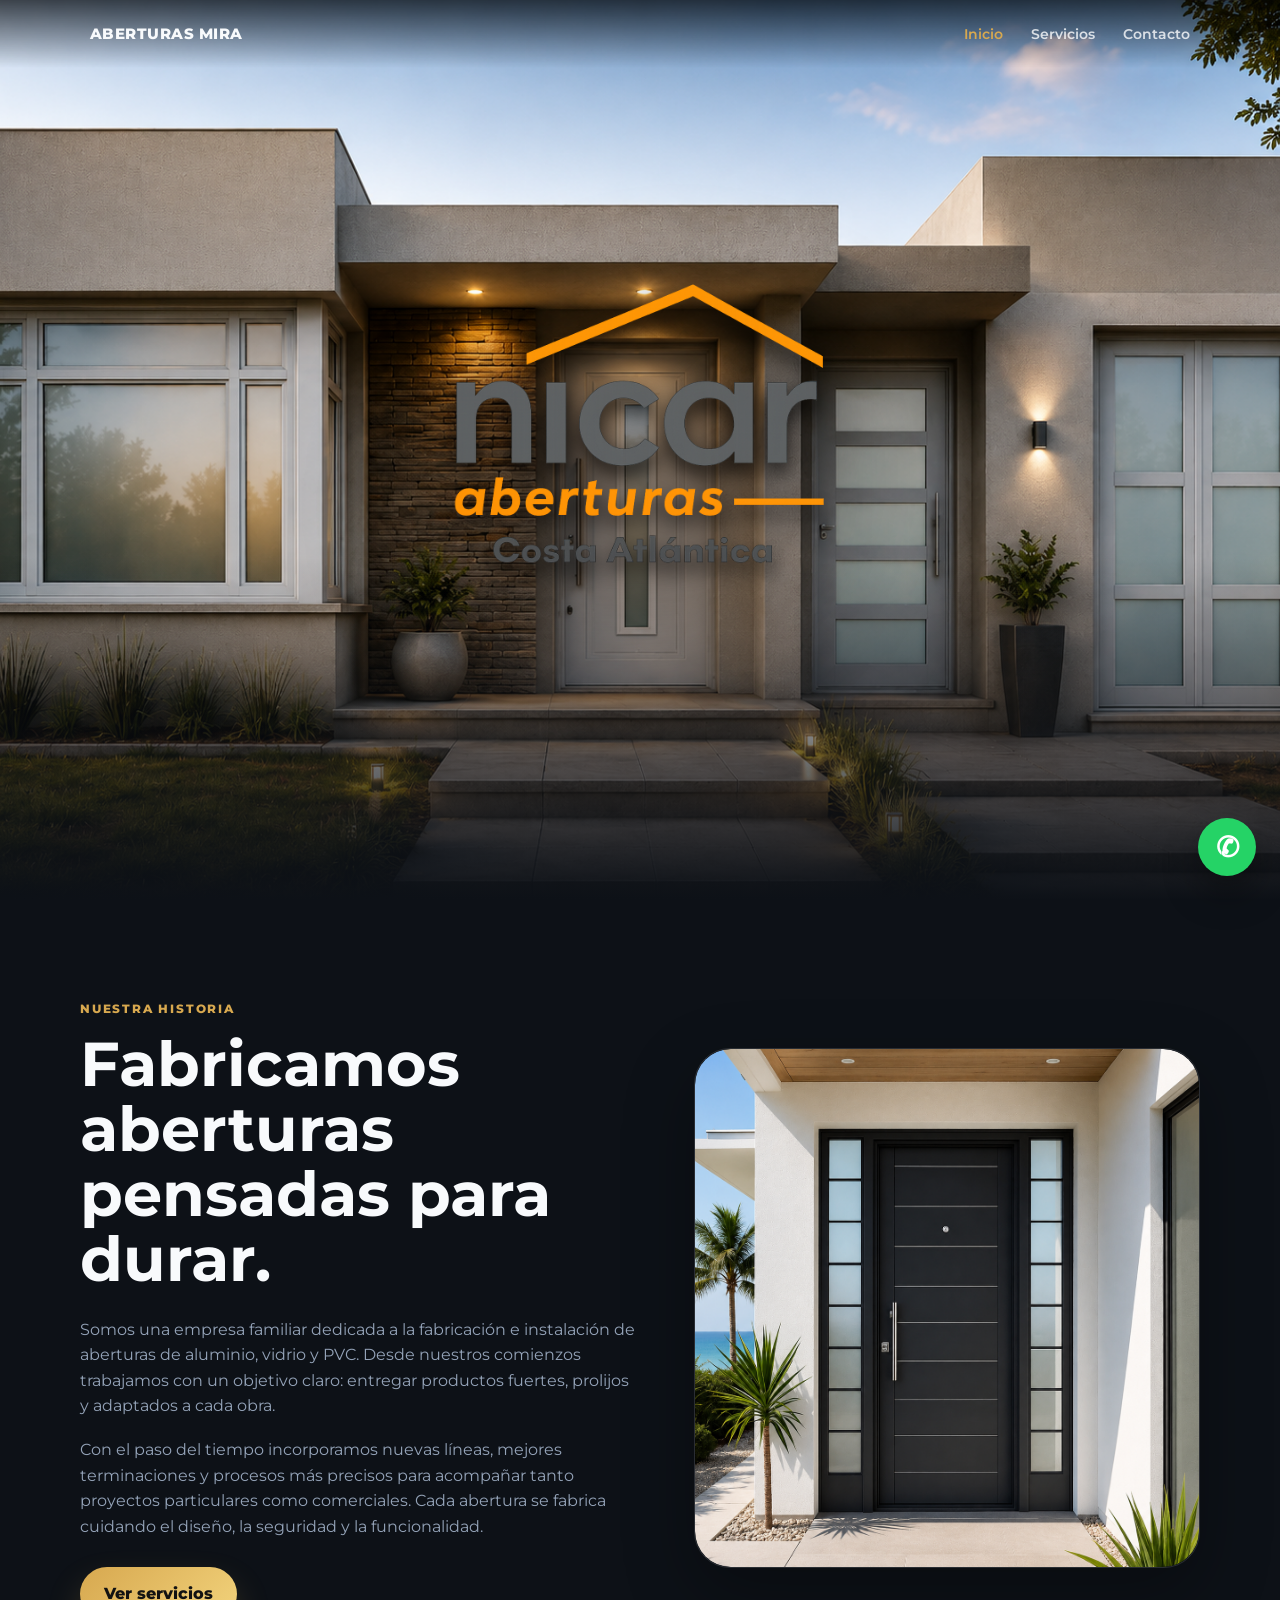
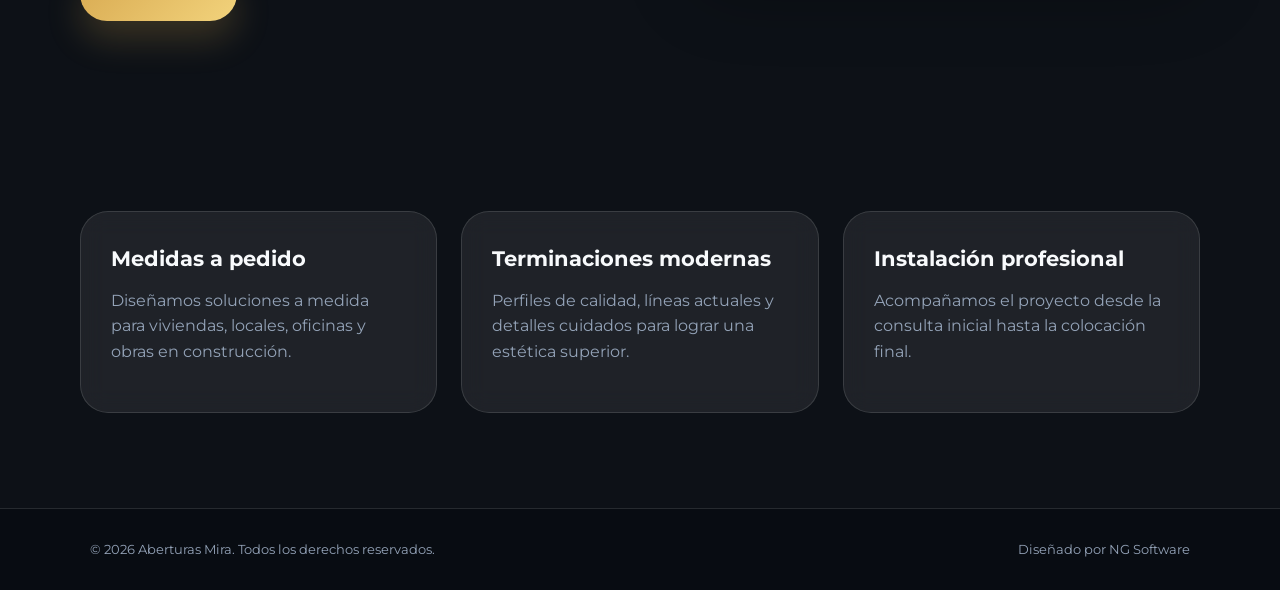
==== index.html @ 488d4577 "Add files via upload" ====
<!DOCTYPE html>
<html lang="es">
<head>
  <meta charset="UTF-8" />
  <meta name="viewport" content="width=device-width, initial-scale=1.0" />
  <title>Aberturas Mira | Inicio</title>
  <link rel="stylesheet" href="assets/css/style.css" />
  <link rel="preconnect" href="https://fonts.googleapis.com">
  <link rel="preconnect" href="https://fonts.gstatic.com" crossorigin>
  <link href="https://fonts.googleapis.com/css2?family=Montserrat:wght@400;500;600;700;800&display=swap" rel="stylesheet">
</head>
<body>
  <header class="site-header">
    <a href="index.html" class="brand">Aberturas Mira</a>
    <button class="menu-btn" id="menuBtn" aria-label="Abrir menú">☰</button>
    <nav class="main-nav" id="mainNav">
      <a href="index.html" class="active">Inicio</a>
      <a href="servicios.html">Servicios</a>
      <a href="contacto.html">Contacto</a>
    </nav>
  </header>

  <main>
    <section
      class="hero-home"
      style="background:url('assets/img/hero.png') center center/cover no-repeat;"
    >
      <div class="hero-overlay"></div>

      <div class="hero-logo-box">
        <img
          src="assets/img/logo.png"
          alt="Nicar Aberturas"
          class="hero-logo"
        >
      </div>
    </section>

    <section class="section history-section">
      <div class="container two-cols">
        <div>
          <span class="eyebrow">Nuestra historia</span>
          <h1>Fabricamos aberturas pensadas para durar.</h1>
          <p>
            Somos una empresa familiar dedicada a la fabricación e instalación de aberturas de aluminio, vidrio y PVC. Desde nuestros comienzos trabajamos con un objetivo claro: entregar productos fuertes, prolijos y adaptados a cada obra.
          </p>
          <p>
            Con el paso del tiempo incorporamos nuevas líneas, mejores terminaciones y procesos más precisos para acompañar tanto proyectos particulares como comerciales. Cada abertura se fabrica cuidando el diseño, la seguridad y la funcionalidad.
          </p>
          <a href="servicios.html" class="btn-primary">Ver servicios</a>
        </div>
<div class="image-card">
  <img
    src="assets/img/puerta.png"
    alt="Puerta de aluminio Nicar"
    class="history-image"
  >
</div>
      </div>
    </section>

    <section class="section values-section">
      <div class="container cards-grid">
        <article class="value-card">
          <h3>Medidas a pedido</h3>
          <p>Diseñamos soluciones a medida para viviendas, locales, oficinas y obras en construcción.</p>
        </article>
        <article class="value-card">
          <h3>Terminaciones modernas</h3>
          <p>Perfiles de calidad, líneas actuales y detalles cuidados para lograr una estética superior.</p>
        </article>
        <article class="value-card">
          <h3>Instalación profesional</h3>
          <p>Acompañamos el proyecto desde la consulta inicial hasta la colocación final.</p>
        </article>
      </div>
    </section>
  </main>

  <a class="whatsapp-float" href="https://wa.me/549XXXXXXXXXX" target="_blank" aria-label="WhatsApp">✆</a>

  <footer class="footer">
    <p>© 2026 Aberturas Mira. Todos los derechos reservados.</p>
    <p>Diseñado por NG Software</p>
  </footer>

  <script src="assets/js/main.js"></script>
</body>
</html>
---- assets/css/style.css ----
:root {
  --bg: #0d1117;
  --bg-soft: #111827;
  --text: #f8fafc;
  --muted: #94a3b8;
  --accent: #d7a84f;
  --accent-dark: #a87922;
  --card: rgba(255,255,255,.075);
  --border: rgba(255,255,255,.12);
  --white: #ffffff;
  --dark: #070b10;
}

* { box-sizing: border-box; margin: 0; padding: 0; }
html { scroll-behavior: smooth; }
body {
  font-family: 'Montserrat', sans-serif;
  background: var(--bg);
  color: var(--text);
  line-height: 1.6;
}
a { color: inherit; text-decoration: none; }

.site-header {
  position: fixed;
  top: 0;
  left: 0;
  width: 100%;
  z-index: 50;
  display: flex;
  justify-content: space-between;
  align-items: center;
  padding: 22px 7%;
  background: linear-gradient(to bottom, rgba(0,0,0,.68), rgba(0,0,0,0));
  transition: .3s ease;
}
.solid-header,
.site-header.scrolled {
  background: rgba(7,11,16,.9);
  backdrop-filter: blur(16px);
  border-bottom: 1px solid var(--border);
}
.brand {
  font-weight: 800;
  letter-spacing: .5px;
  text-transform: uppercase;
  font-size: 15px;
}
.main-nav {
  display: flex;
  gap: 28px;
  align-items: center;
}
.main-nav a {
  font-size: 14px;
  font-weight: 600;
  color: rgba(255,255,255,.78);
  transition: .25s;
}
.main-nav a:hover,
.main-nav a.active { color: var(--accent); }
.menu-btn {
  display: none;
  border: 0;
  background: var(--accent);
  color: #111;
  width: 42px;
  height: 42px;
  border-radius: 12px;
  font-size: 22px;
  font-weight: 800;
}

.hero-home {
  min-height: 100vh;
  position: relative;
  display: grid;
  place-items: center;
  overflow: hidden;

  background:
    linear-gradient(120deg, rgba(7,11,16,.65), rgba(7,11,16,.25)),
    url('../img/hero.png') center center/cover no-repeat;
}
.hero-home::after {
  content: '';
  position: absolute;
  inset: 0;
  background: linear-gradient(to top, var(--bg) 0%, transparent 38%);
}
.hero-logo-box{
    position:absolute;
    top:50%;
    left:50%;
    transform:translate(-50%, -50%);
    z-index:10;

    display:flex;
    justify-content:center;
    align-items:center;

    width:auto;
    height:auto;

    background:none;
    border:none;
    backdrop-filter:none;
    box-shadow:none;
}
.hero-logo{
    width:min(650px,75vw);
    height:auto;

    filter:
      drop-shadow(0 10px 10px rgba(0,0,0,.75))
      drop-shadow(0 25px 35px rgba(0,0,0,.55))
      drop-shadow(0 50px 80px rgba(0,0,0,.45));
}
.logo-mark {
  width: 118px;
  height: 118px;
  border-radius: 32px;
  background: linear-gradient(135deg, var(--accent), #f6df96);
  color: #151515;
  display: grid;
  place-items: center;
  font-size: 42px;
  font-weight: 900;
  margin-bottom: 18px;
}
.hero-logo-box span {
  font-size: 18px;
  font-weight: 800;
  text-transform: uppercase;
  letter-spacing: 1px;
}

.container { width: min(1120px, 90%); margin: auto; }
.section { padding: 95px 0; }
.two-cols {
  display: grid;
  grid-template-columns: 1.05fr .95fr;
  gap: 55px;
  align-items: center;
}
.eyebrow {
  display: inline-block;
  color: var(--accent);
  font-weight: 800;
  text-transform: uppercase;
  letter-spacing: 1.8px;
  font-size: 12px;
  margin-bottom: 14px;
}
h1 {
  font-size: clamp(34px, 5vw, 62px);
  line-height: 1.05;
  margin-bottom: 24px;
}
h2 { font-size: 32px; margin-bottom: 16px; }
p { color: var(--muted); margin-bottom: 18px; }
.btn-primary {
  display: inline-flex;
  justify-content: center;
  align-items: center;
  margin-top: 10px;
  padding: 14px 24px;
  border-radius: 999px;
  border: 0;
  background: linear-gradient(135deg, var(--accent), #f2d37c);
  color: #121212;
  font-weight: 800;
  cursor: pointer;
  box-shadow: 0 18px 35px rgba(215,168,79,.22);
}
.full { width: 100%; }
.image-card {
  min-height: 420px;
  border-radius: 36px;
  background: linear-gradient(145deg, rgba(255,255,255,.11), rgba(255,255,255,.03));
  border: 1px solid var(--border);
  display: grid;
  place-items: center;
  box-shadow: 0 25px 70px rgba(0,0,0,.3);
}
.fake-window {
  width: 75%;
  height: 270px;
  border: 12px solid var(--accent);
  border-radius: 8px;
  display: grid;
  grid-template-columns: 1fr 1fr;
  grid-template-rows: 1fr 1fr;
  gap: 8px;
  padding: 8px;
}
.fake-window span { background: rgba(255,255,255,.1); border: 1px solid rgba(255,255,255,.16); }
.cards-grid,
.services-grid {
  display: grid;
  grid-template-columns: repeat(3, 1fr);
  gap: 24px;
}
.value-card,
.service-card,
.contact-info,
.contact-form {
  background: var(--card);
  border: 1px solid var(--border);
  border-radius: 28px;
  padding: 30px;
  backdrop-filter: blur(12px);
}
.value-card h3,
.service-card h3 { margin-bottom: 12px; font-size: 21px; }
.icon {
  width: 58px;
  height: 58px;
  border-radius: 18px;
  display: grid;
  place-items: center;
  background: rgba(215,168,79,.15);
  color: var(--accent);
  font-size: 28px;
  margin-bottom: 20px;
}
.page-main { padding-top: 95px; }
.page-title {
  text-align: center;
  width: min(850px, 90%);
  margin: 0 auto;
  padding: 72px 0 35px;
}
.page-title h1 {
  background: linear-gradient(135deg, #fff, var(--accent));
  -webkit-background-clip: text;
  color: transparent;
}
.contact-layout {
  display: grid;
  grid-template-columns: .9fr 1.1fr;
  gap: 28px;
}
.info-item {
  padding: 16px 0;
  color: var(--muted);
  border-bottom: 1px solid var(--border);
}
.contact-form {
  display: grid;
  gap: 16px;
}
.contact-form label {
  display: grid;
  gap: 8px;
  color: rgba(255,255,255,.84);
  font-weight: 700;
  font-size: 14px;
}
input, select, textarea {
  width: 100%;
  border: 1px solid var(--border);
  background: rgba(255,255,255,.08);
  border-radius: 16px;
  padding: 14px 16px;
  color: var(--text);
  outline: none;
  font-family: inherit;
}
select option { color: #111; }
input:focus, select:focus, textarea:focus { border-color: var(--accent); }
.whatsapp-float {
  position: fixed;
  right: 24px;
  bottom: 24px;
  width: 58px;
  height: 58px;
  border-radius: 50%;
  background: #25d366;
  color: #fff;
  display: grid;
  place-items: center;
  font-size: 28px;
  font-weight: 900;
  z-index: 60;
  box-shadow: 0 18px 35px rgba(0,0,0,.35);
}
.footer {
  padding: 30px 7%;
  display: flex;
  justify-content: space-between;
  gap: 16px;
  border-top: 1px solid var(--border);
  background: #080c12;
}
.footer p { margin: 0; font-size: 13px; }

.history-image{
    width:100%;
    height:100%;
    object-fit:cover;
    border-radius:36px;
    display:block;
}

.image-card{
    min-height:520px;
    overflow:hidden;
    padding:0;
    background:none;
}

@media (max-width: 900px) {
  .site-header { padding: 18px 5%; }
  .brand { font-size: 13px; }
  .menu-btn { display: block; }
  .main-nav {
    position: fixed;
    top: 78px;
    left: 5%;
    right: 5%;
    display: none;
    flex-direction: column;
    gap: 0;
    padding: 14px;
    border-radius: 22px;
    background: rgba(7,11,16,.96);
    border: 1px solid var(--border);
    box-shadow: 0 22px 50px rgba(0,0,0,.35);
  }
  .main-nav.show { display: flex; }
  .main-nav a { width: 100%; padding: 14px; text-align: center; }
  .hero-home { min-height: 82vh; }
  .hero-logo-box { width: min(290px, 82vw); }
  .logo-mark { width: 95px; height: 95px; font-size: 34px; }
  .hero-logo-box span { font-size: 15px; }
  .section { padding: 65px 0; }
  .two-cols,
  .contact-layout { grid-template-columns: 1fr; }
  .cards-grid,
  .services-grid { grid-template-columns: 1fr; }
  .image-card { min-height: 310px; }
  .fake-window { height: 210px; }
  .page-title { padding-top: 50px; }
  .footer { flex-direction: column; text-align: center; }
}
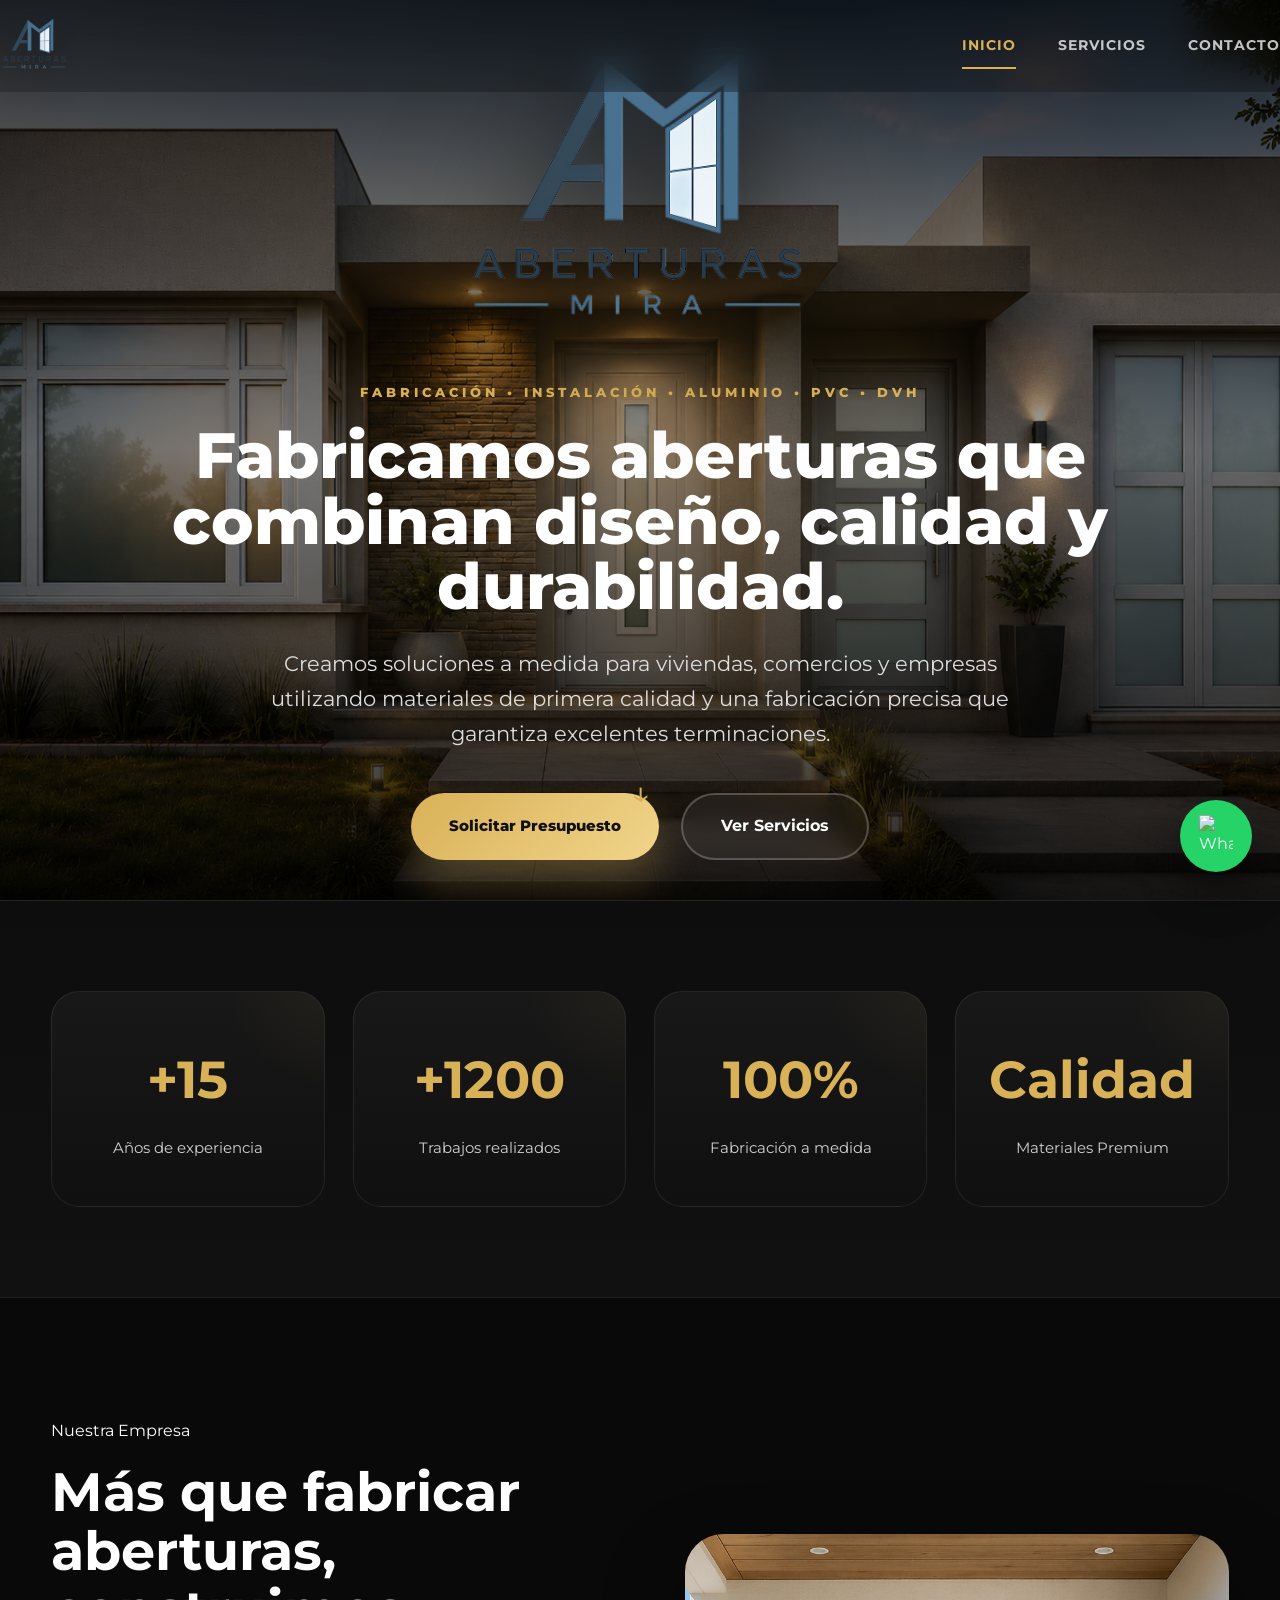
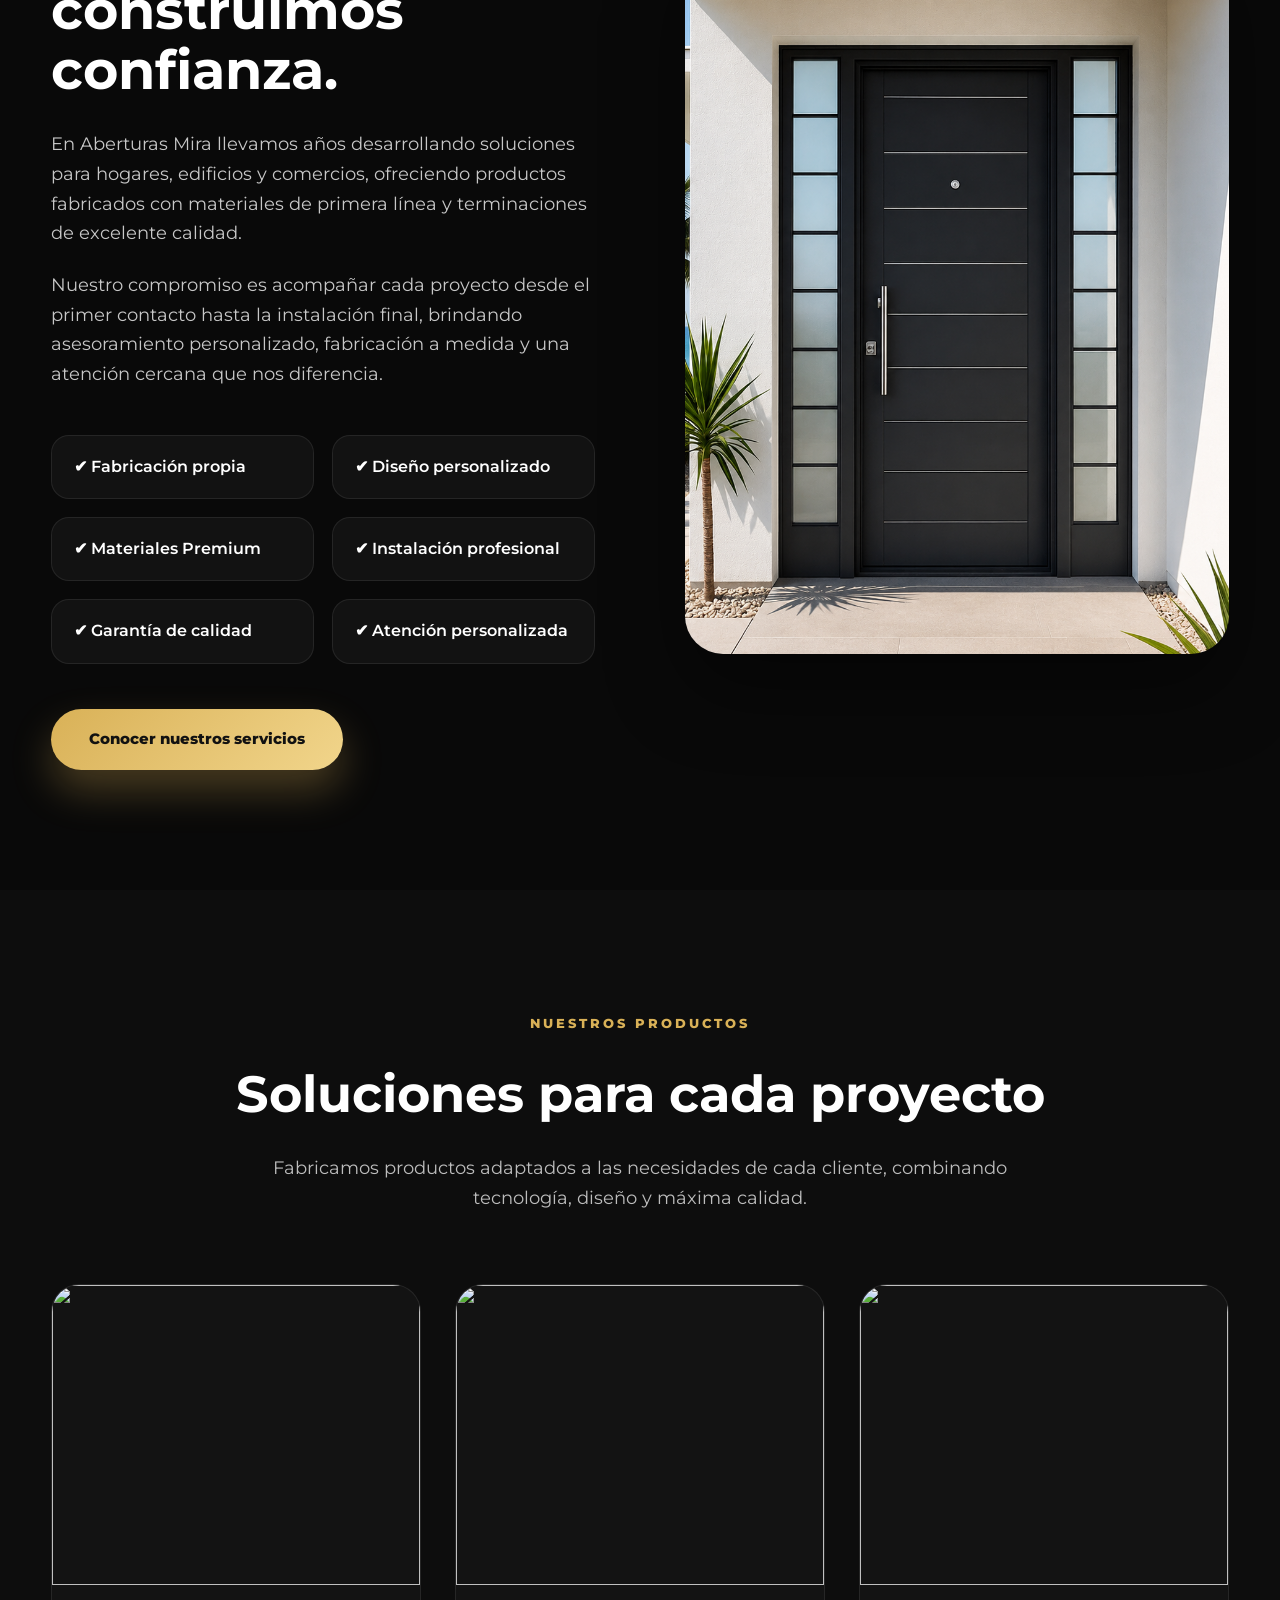
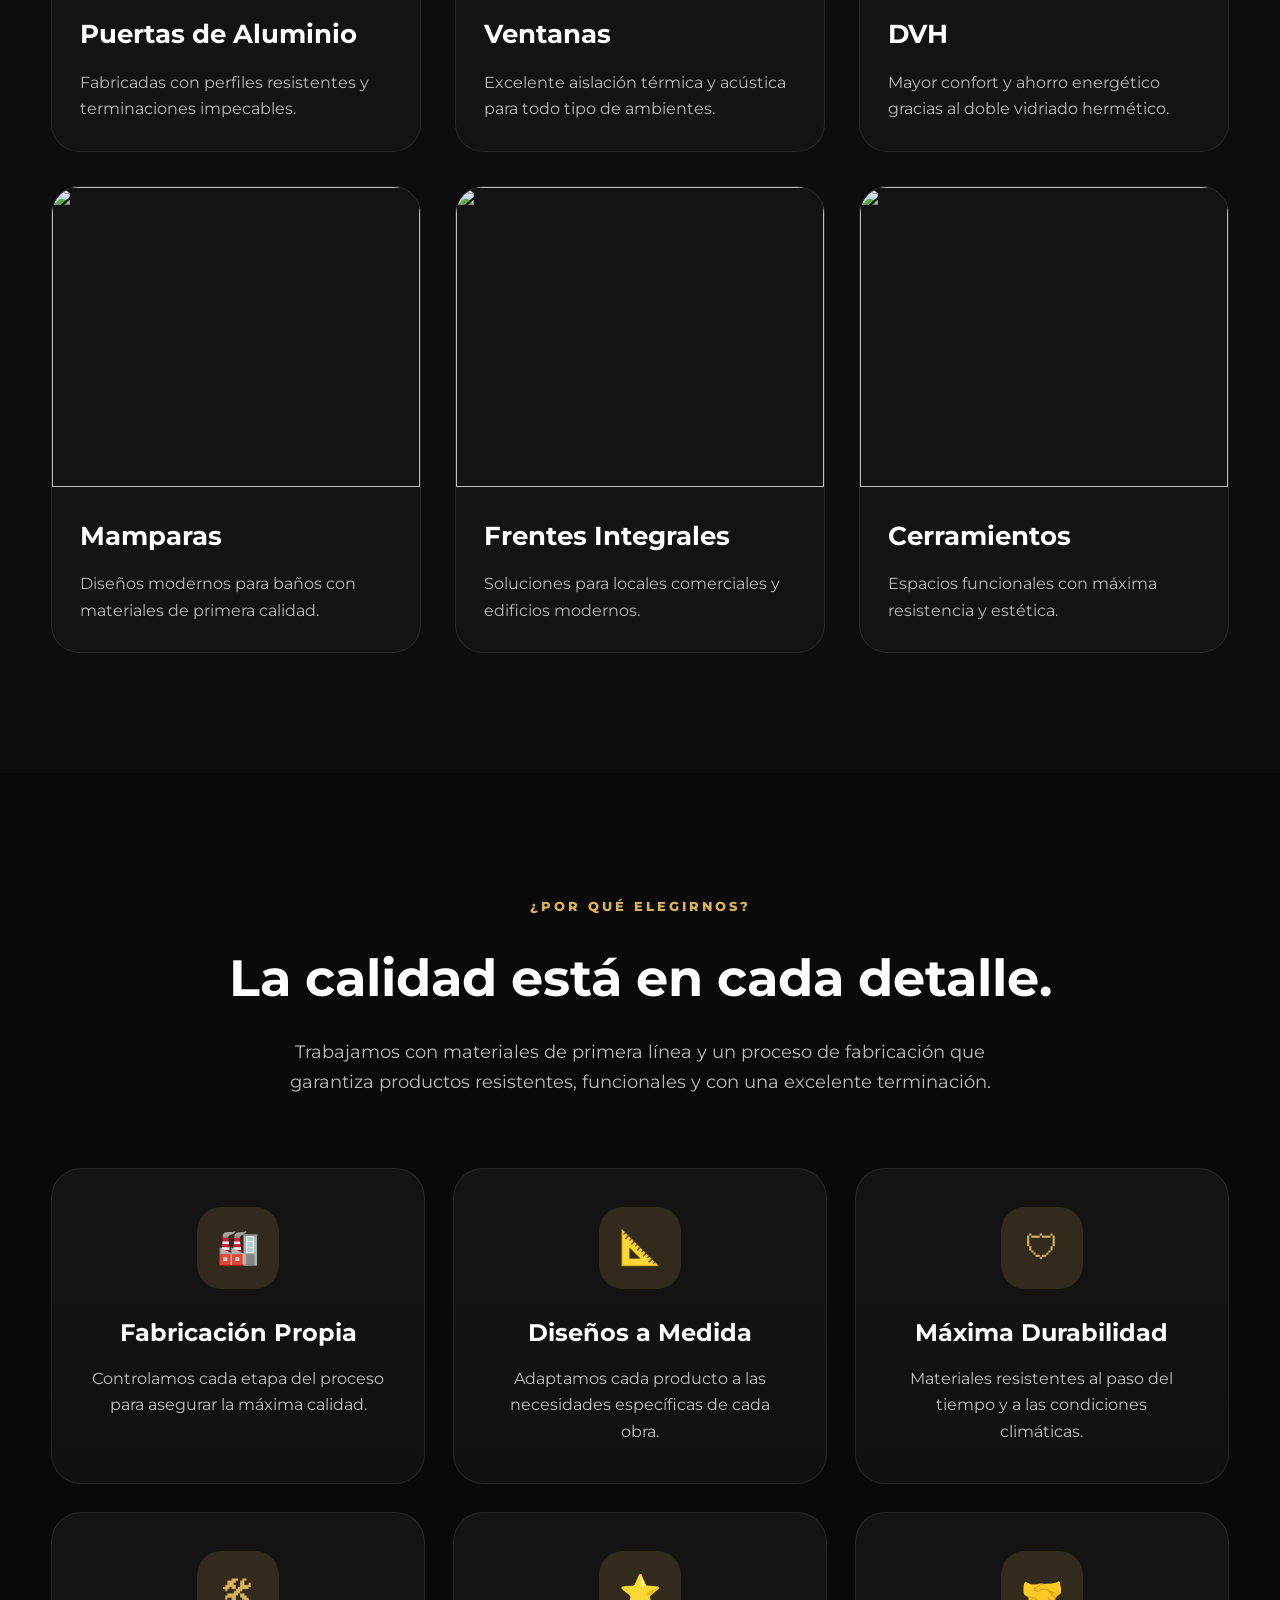
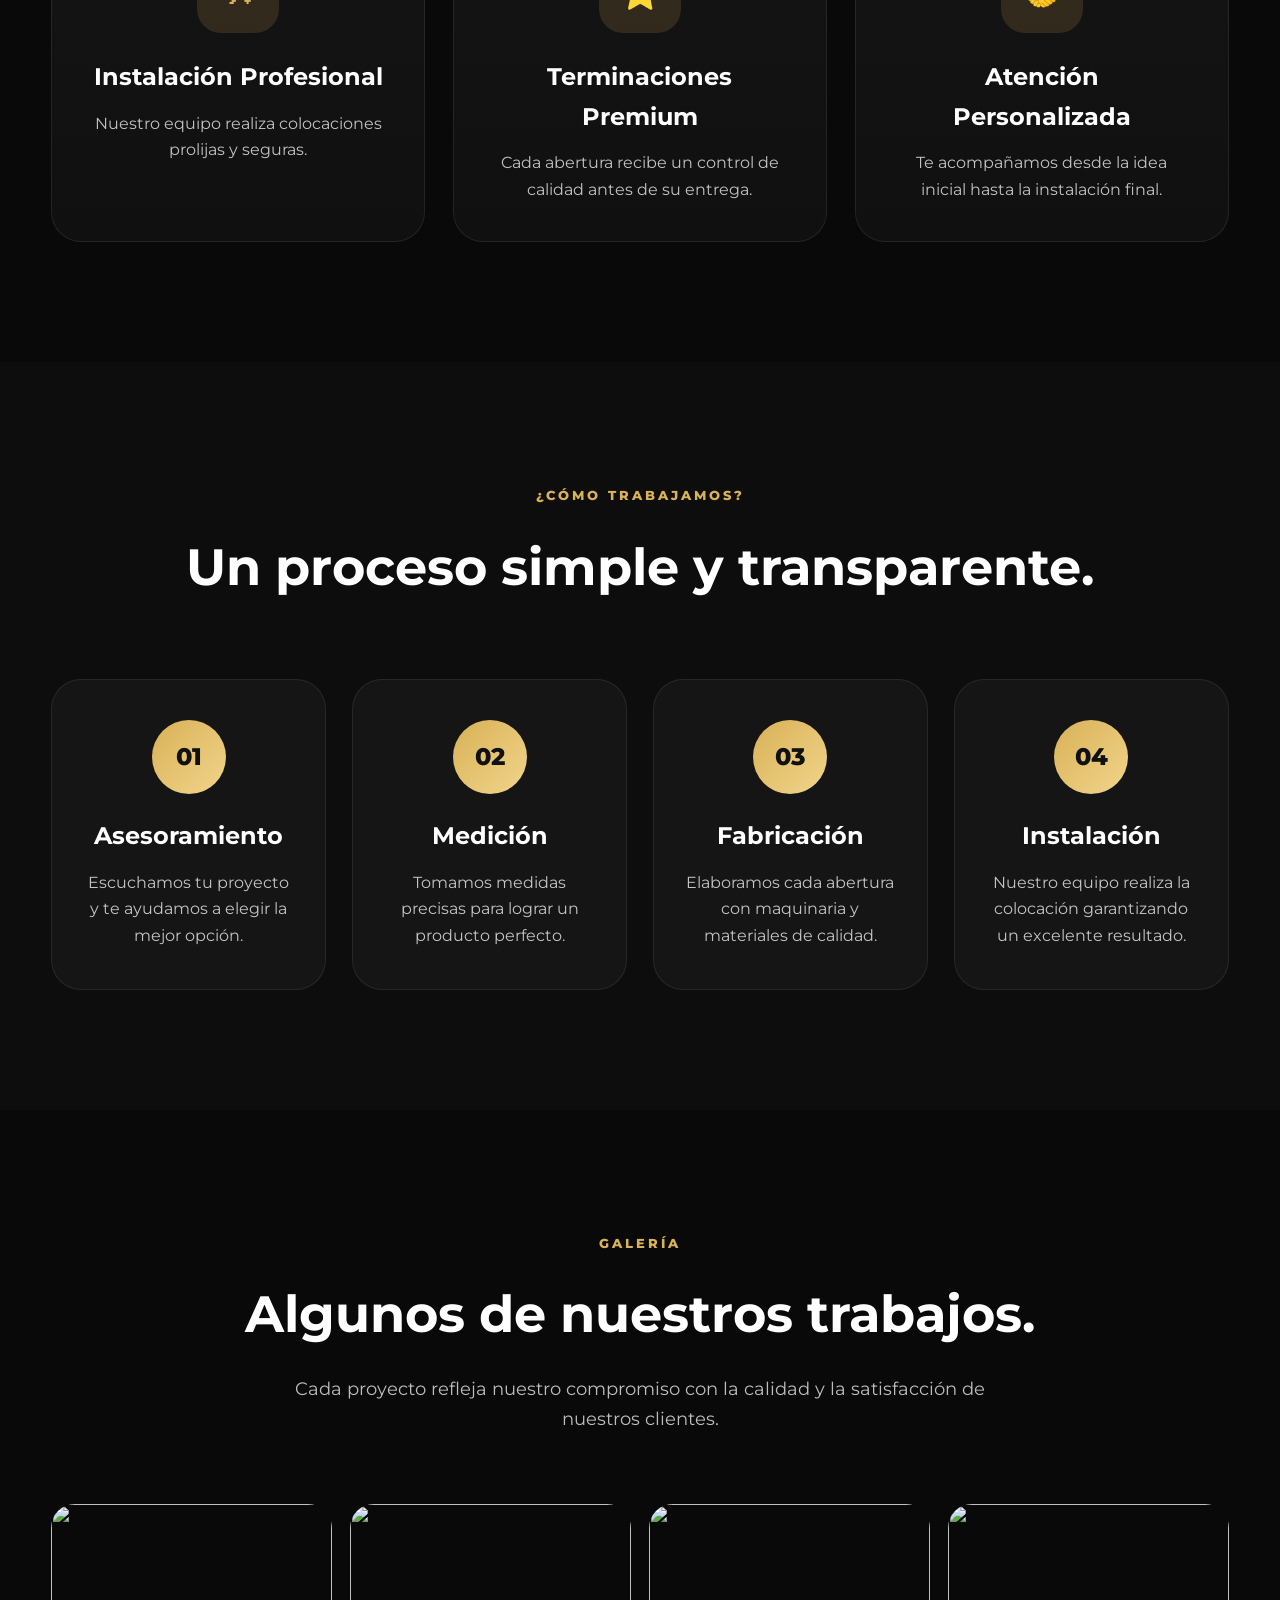
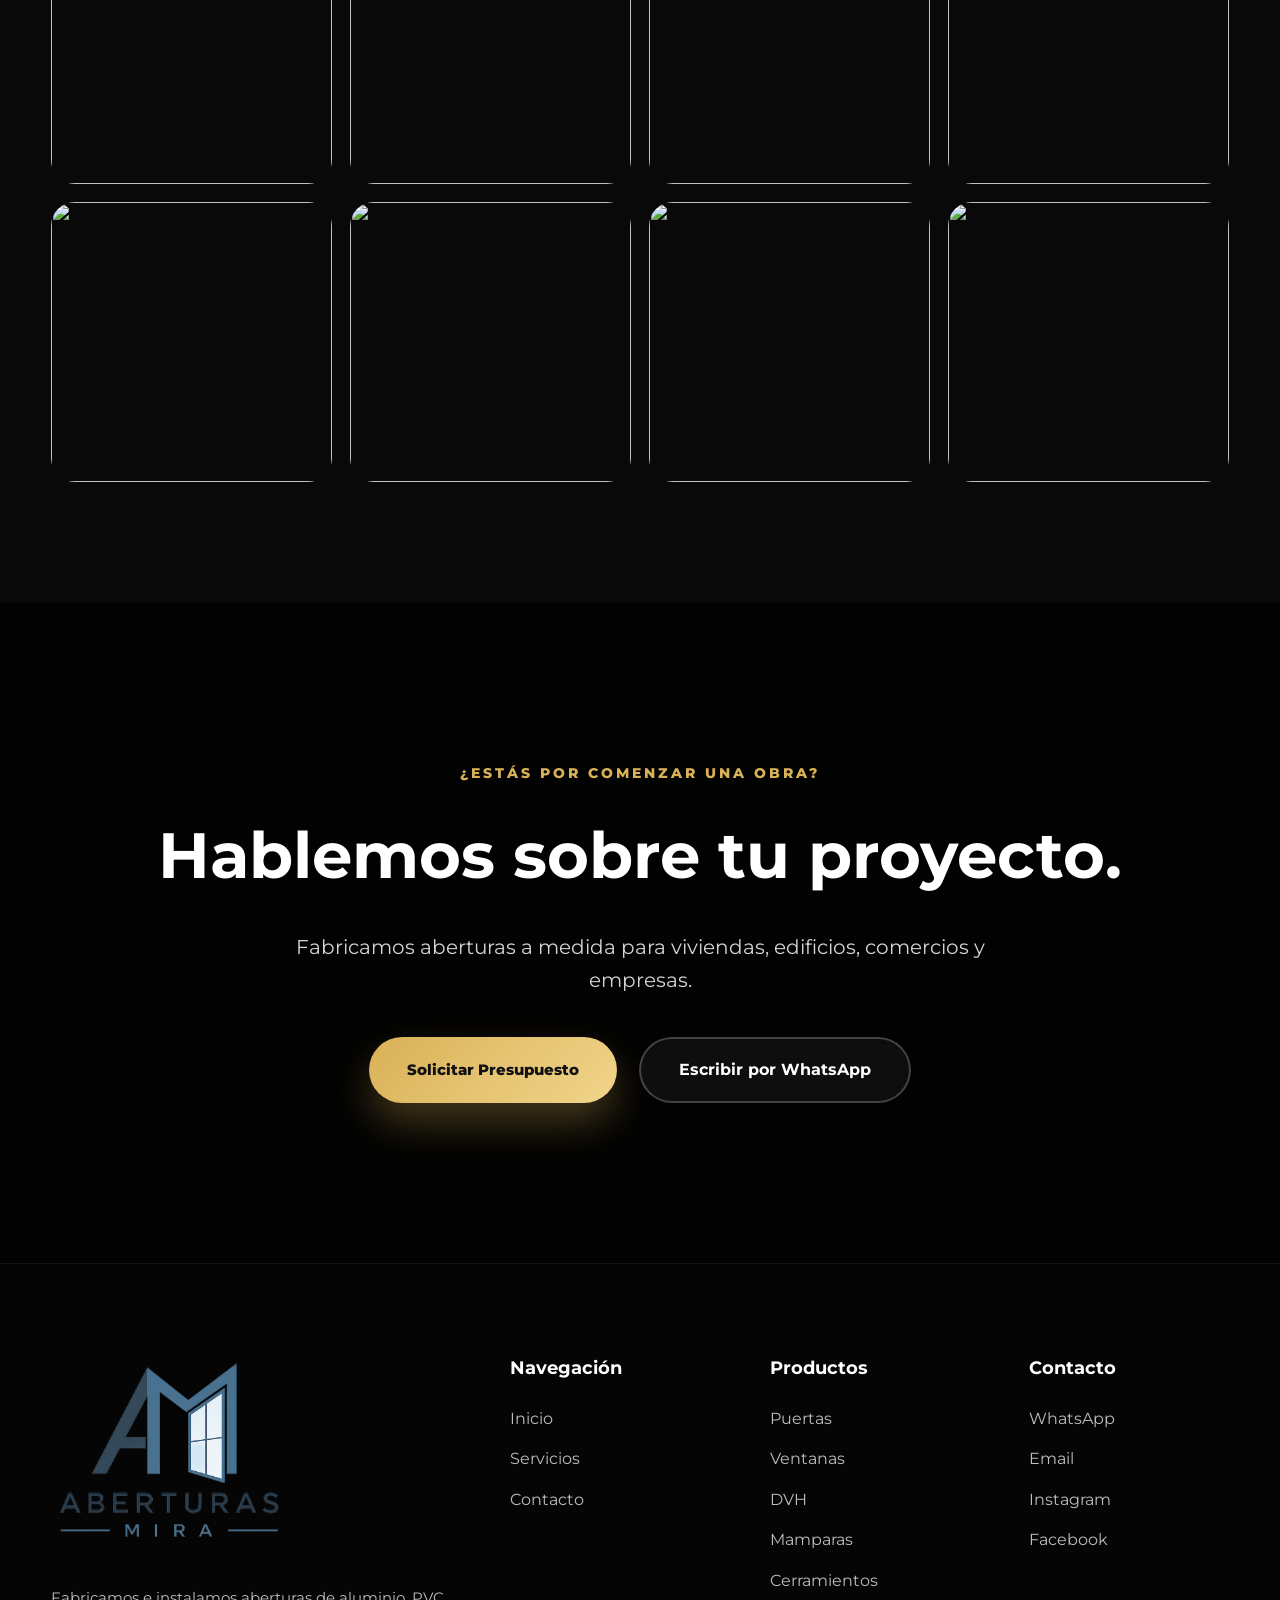
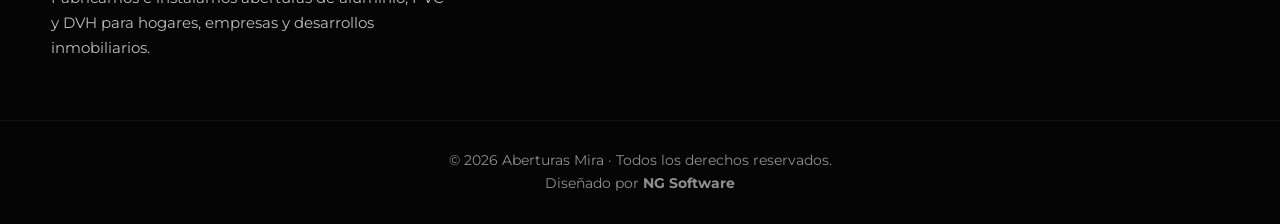
==== commit 026f80ea: "Update index.html" ====
--- a/index.html
+++ b/index.html
@@ -1,89 +1,787 @@
 <!DOCTYPE html>
 <html lang="es">
+
 <head>
-  <meta charset="UTF-8" />
-  <meta name="viewport" content="width=device-width, initial-scale=1.0" />
-  <title>Aberturas Mira | Inicio</title>
-  <link rel="stylesheet" href="assets/css/style.css" />
+  <meta charset="UTF-8">
+  <meta name="viewport" content="width=device-width, initial-scale=1.0">
+  <title>Aberturas Mira | Fabricación e Instalación de Aberturas</title>
+
   <link rel="preconnect" href="https://fonts.googleapis.com">
   <link rel="preconnect" href="https://fonts.gstatic.com" crossorigin>
-  <link href="https://fonts.googleapis.com/css2?family=Montserrat:wght@400;500;600;700;800&display=swap" rel="stylesheet">
+
+  <link href="https://fonts.googleapis.com/css2?family=Montserrat:wght@300;400;500;600;700;800&display=swap"
+    rel="stylesheet">
+
+  <link rel="stylesheet" href="assets/css/style.css">
 </head>
+
 <body>
-  <header class="site-header">
-    <a href="index.html" class="brand">Aberturas Mira</a>
-    <button class="menu-btn" id="menuBtn" aria-label="Abrir menú">☰</button>
-    <nav class="main-nav" id="mainNav">
-      <a href="index.html" class="active">Inicio</a>
-      <a href="servicios.html">Servicios</a>
-      <a href="contacto.html">Contacto</a>
-    </nav>
-  </header>
-
-  <main>
-    <section
-      class="hero-home"
-      style="background:url('assets/img/hero.png') center center/cover no-repeat;"
-    >
-      <div class="hero-overlay"></div>
-
-      <div class="hero-logo-box">
-        <img
-          src="assets/img/logo.png"
-          alt="Nicar Aberturas"
-          class="hero-logo"
-        >
-      </div>
-    </section>
-
-    <section class="section history-section">
-      <div class="container two-cols">
+
+<header class="site-header" id="header">
+
+    <div class="container header-container">
+
+        <a href="index.html" class="brand">
+            <img src="assets/img/logo.png" alt="Aberturas Mira">
+        </a>
+
+        <button class="menu-btn" id="menuBtn">
+            ☰
+        </button>
+
+        <nav class="main-nav" id="mainNav">
+
+            <a class="active" href="index.html">Inicio</a>
+
+            <a href="servicios.html">Servicios</a>
+
+            <a href="contacto.html">Contacto</a>
+
+        </nav>
+
+    </div>
+
+</header>
+
+
+
+
+
+<section class="hero-home">
+
+<div class="hero-bg"></div>
+
+<div class="hero-overlay"></div>
+
+<div class="hero-content container">
+
+<div class="hero-logo">
+
+<img src="assets/img/logo.png" alt="Aberturas Mira">
+
+</div>
+
+<span class="hero-tag">
+
+FABRICACIÓN • INSTALACIÓN • ALUMINIO • PVC • DVH
+
+</span>
+
+<h1>
+
+Fabricamos aberturas que combinan diseño, calidad y durabilidad.
+
+</h1>
+
+<p>
+
+Creamos soluciones a medida para viviendas, comercios y empresas utilizando materiales de primera calidad y una fabricación precisa que garantiza excelentes terminaciones.
+
+</p>
+
+<div class="hero-buttons">
+
+<a href="contacto.html" class="btn-primary">
+
+Solicitar Presupuesto
+
+</a>
+
+<a href="servicios.html" class="btn-secondary">
+
+Ver Servicios
+
+</a>
+
+</div>
+
+<div class="hero-scroll">
+
+↓
+
+</div>
+
+</div>
+
+</section>
+
+
+
+
+
+<section class="stats-section">
+
+<div class="container stats-grid">
+
+<div class="stat-card">
+
+<h2>
+
++15
+
+</h2>
+
+<span>Años de experiencia</span>
+
+</div>
+
+<div class="stat-card">
+
+<h2>
+
++1200
+
+</h2>
+
+<span>Trabajos realizados</span>
+
+</div>
+
+<div class="stat-card">
+
+<h2>
+
+100%
+
+</h2>
+
+<span>Fabricación a medida</span>
+
+</div>
+
+<div class="stat-card">
+
+<h2>
+
+Calidad
+
+</h2>
+
+<span>Materiales Premium</span>
+
+</div>
+
+</div>
+
+</section>
+
+
+
+
+
+<section class="history-section section">
+
+<div class="container two-cols">
+
+<div class="history-content">
+
+<span class="eyebrow">
+
+Nuestra Empresa
+
+</span>
+
+<h2>
+
+Más que fabricar aberturas, construimos confianza.
+
+</h2>
+
+<p>
+
+En Aberturas Mira llevamos años desarrollando soluciones para hogares, edificios y comercios, ofreciendo productos fabricados con materiales de primera línea y terminaciones de excelente calidad.
+
+</p>
+
+<p>
+
+Nuestro compromiso es acompañar cada proyecto desde el primer contacto hasta la instalación final, brindando asesoramiento personalizado, fabricación a medida y una atención cercana que nos diferencia.
+
+</p>
+
+<div class="history-list">
+
+<div>
+
+✔ Fabricación propia
+
+</div>
+
+<div>
+
+✔ Diseño personalizado
+
+</div>
+
+<div>
+
+✔ Materiales Premium
+
+</div>
+
+<div>
+
+✔ Instalación profesional
+
+</div>
+
+<div>
+
+✔ Garantía de calidad
+
+</div>
+
+<div>
+
+✔ Atención personalizada
+
+</div>
+
+</div>
+
+<a href="servicios.html" class="btn-primary">
+
+Conocer nuestros servicios
+
+</a>
+
+</div>
+
+<div class="history-image-box">
+
+<img src="assets/img/puerta.png">
+
+</div>
+
+</div>
+
+</section>
+
+
+
+
+
+<section class="products-home section">
+
+<div class="container">
+
+<div class="section-title">
+
+<span>
+
+NUESTROS PRODUCTOS
+
+</span>
+
+<h2>
+
+Soluciones para cada proyecto
+
+</h2>
+
+<p>
+
+Fabricamos productos adaptados a las necesidades de cada cliente, combinando tecnología, diseño y máxima calidad.
+
+</p>
+
+</div>
+
+<div class="products-grid">
+
+<article class="product-card">
+
+<img src="assets/img/producto1.jpg">
+
+<div class="product-info">
+
+<h3>
+
+Puertas de Aluminio
+
+</h3>
+
+<p>
+
+Fabricadas con perfiles resistentes y terminaciones impecables.
+
+</p>
+
+</div>
+
+</article>
+
+<article class="product-card">
+
+<img src="assets/img/producto2.jpg">
+
+<div class="product-info">
+
+<h3>
+
+Ventanas
+
+</h3>
+
+<p>
+
+Excelente aislación térmica y acústica para todo tipo de ambientes.
+
+</p>
+
+</div>
+
+</article>
+
+<article class="product-card">
+
+<img src="assets/img/producto3.jpg">
+
+<div class="product-info">
+
+<h3>
+
+DVH
+
+</h3>
+
+<p>
+
+Mayor confort y ahorro energético gracias al doble vidriado hermético.
+
+</p>
+
+</div>
+
+</article>
+
+<article class="product-card">
+
+<img src="assets/img/producto4.jpg">
+
+<div class="product-info">
+
+<h3>
+
+Mamparas
+
+</h3>
+
+<p>
+
+Diseños modernos para baños con materiales de primera calidad.
+
+</p>
+
+</div>
+
+</article>
+
+<article class="product-card">
+
+<img src="assets/img/producto5.jpg">
+
+<div class="product-info">
+
+<h3>
+
+Frentes Integrales
+
+</h3>
+
+<p>
+
+Soluciones para locales comerciales y edificios modernos.
+
+</p>
+
+</div>
+
+</article>
+
+<article class="product-card">
+
+<img src="assets/img/producto6.jpg">
+
+<div class="product-info">
+
+<h3>
+
+Cerramientos
+
+</h3>
+
+<p>
+
+Espacios funcionales con máxima resistencia y estética.
+
+</p>
+
+</div>
+
+</article>
+
+</div>
+
+</div>
+
+</section>
+<section class="why-us section">
+
+    <div class="container">
+
+        <div class="section-title">
+
+            <span>¿POR QUÉ ELEGIRNOS?</span>
+
+            <h2>La calidad está en cada detalle.</h2>
+
+            <p>
+                Trabajamos con materiales de primera línea y un proceso de fabricación
+                que garantiza productos resistentes, funcionales y con una excelente terminación.
+            </p>
+
+        </div>
+
+        <div class="why-grid">
+
+            <article class="why-card">
+
+                <div class="why-icon">🏭</div>
+
+                <h3>Fabricación Propia</h3>
+
+                <p>
+                    Controlamos cada etapa del proceso para asegurar la máxima calidad.
+                </p>
+
+            </article>
+
+            <article class="why-card">
+
+                <div class="why-icon">📐</div>
+
+                <h3>Diseños a Medida</h3>
+
+                <p>
+                    Adaptamos cada producto a las necesidades específicas de cada obra.
+                </p>
+
+            </article>
+
+            <article class="why-card">
+
+                <div class="why-icon">🛡</div>
+
+                <h3>Máxima Durabilidad</h3>
+
+                <p>
+                    Materiales resistentes al paso del tiempo y a las condiciones climáticas.
+                </p>
+
+            </article>
+
+            <article class="why-card">
+
+                <div class="why-icon">🛠</div>
+
+                <h3>Instalación Profesional</h3>
+
+                <p>
+                    Nuestro equipo realiza colocaciones prolijas y seguras.
+                </p>
+
+            </article>
+
+            <article class="why-card">
+
+                <div class="why-icon">⭐</div>
+
+                <h3>Terminaciones Premium</h3>
+
+                <p>
+                    Cada abertura recibe un control de calidad antes de su entrega.
+                </p>
+
+            </article>
+
+            <article class="why-card">
+
+                <div class="why-icon">🤝</div>
+
+                <h3>Atención Personalizada</h3>
+
+                <p>
+                    Te acompañamos desde la idea inicial hasta la instalación final.
+                </p>
+
+            </article>
+
+        </div>
+
+    </div>
+
+</section>
+
+
+
+
+
+<section class="process section">
+
+    <div class="container">
+
+        <div class="section-title">
+
+            <span>¿CÓMO TRABAJAMOS?</span>
+
+            <h2>Un proceso simple y transparente.</h2>
+
+        </div>
+
+        <div class="process-grid">
+
+            <div class="step">
+
+                <div class="step-number">01</div>
+
+                <h3>Asesoramiento</h3>
+
+                <p>
+                    Escuchamos tu proyecto y te ayudamos a elegir la mejor opción.
+                </p>
+
+            </div>
+
+            <div class="step">
+
+                <div class="step-number">02</div>
+
+                <h3>Medición</h3>
+
+                <p>
+                    Tomamos medidas precisas para lograr un producto perfecto.
+                </p>
+
+            </div>
+
+            <div class="step">
+
+                <div class="step-number">03</div>
+
+                <h3>Fabricación</h3>
+
+                <p>
+                    Elaboramos cada abertura con maquinaria y materiales de calidad.
+                </p>
+
+            </div>
+
+            <div class="step">
+
+                <div class="step-number">04</div>
+
+                <h3>Instalación</h3>
+
+                <p>
+                    Nuestro equipo realiza la colocación garantizando un excelente resultado.
+                </p>
+
+            </div>
+
+        </div>
+
+    </div>
+
+</section>
+
+
+
+
+
+<section class="gallery-home section">
+
+    <div class="container">
+
+        <div class="section-title">
+
+            <span>GALERÍA</span>
+
+            <h2>Algunos de nuestros trabajos.</h2>
+
+            <p>
+                Cada proyecto refleja nuestro compromiso con la calidad y la satisfacción de nuestros clientes.
+            </p>
+
+        </div>
+
+        <div class="gallery-grid">
+
+            <img src="assets/img/galeria1.jpg" alt="">
+
+            <img src="assets/img/galeria2.jpg" alt="">
+
+            <img src="assets/img/galeria3.jpg" alt="">
+
+            <img src="assets/img/galeria4.jpg" alt="">
+
+            <img src="assets/img/galeria5.jpg" alt="">
+
+            <img src="assets/img/galeria6.jpg" alt="">
+
+            <img src="assets/img/galeria7.jpg" alt="">
+
+            <img src="assets/img/galeria8.jpg" alt="">
+
+        </div>
+
+    </div>
+
+</section>
+
+
+
+
+
+<section class="cta-home">
+
+    <div class="cta-overlay"></div>
+
+    <div class="container">
+
+        <span>¿ESTÁS POR COMENZAR UNA OBRA?</span>
+
+        <h2>
+
+            Hablemos sobre tu proyecto.
+
+        </h2>
+
+        <p>
+
+            Fabricamos aberturas a medida para viviendas, edificios, comercios y empresas.
+
+        </p>
+
+        <div class="cta-buttons">
+
+            <a href="contacto.html" class="btn-primary">
+
+                Solicitar Presupuesto
+
+            </a>
+
+            <a href="https://wa.me/549XXXXXXXXXX"
+               class="btn-secondary"
+               target="_blank">
+
+                Escribir por WhatsApp
+
+            </a>
+
+        </div>
+
+    </div>
+
+</section>
+
+<footer class="footer">
+
+    <div class="container footer-grid">
+
         <div>
-          <span class="eyebrow">Nuestra historia</span>
-          <h1>Fabricamos aberturas pensadas para durar.</h1>
-          <p>
-            Somos una empresa familiar dedicada a la fabricación e instalación de aberturas de aluminio, vidrio y PVC. Desde nuestros comienzos trabajamos con un objetivo claro: entregar productos fuertes, prolijos y adaptados a cada obra.
-          </p>
-          <p>
-            Con el paso del tiempo incorporamos nuevas líneas, mejores terminaciones y procesos más precisos para acompañar tanto proyectos particulares como comerciales. Cada abertura se fabrica cuidando el diseño, la seguridad y la funcionalidad.
-          </p>
-          <a href="servicios.html" class="btn-primary">Ver servicios</a>
-        </div>
-<div class="image-card">
-  <img
-    src="assets/img/puerta.png"
-    alt="Puerta de aluminio Nicar"
-    class="history-image"
-  >
-</div>
-      </div>
-    </section>
-
-    <section class="section values-section">
-      <div class="container cards-grid">
-        <article class="value-card">
-          <h3>Medidas a pedido</h3>
-          <p>Diseñamos soluciones a medida para viviendas, locales, oficinas y obras en construcción.</p>
-        </article>
-        <article class="value-card">
-          <h3>Terminaciones modernas</h3>
-          <p>Perfiles de calidad, líneas actuales y detalles cuidados para lograr una estética superior.</p>
-        </article>
-        <article class="value-card">
-          <h3>Instalación profesional</h3>
-          <p>Acompañamos el proyecto desde la consulta inicial hasta la colocación final.</p>
-        </article>
-      </div>
-    </section>
-  </main>
-
-  <a class="whatsapp-float" href="https://wa.me/549XXXXXXXXXX" target="_blank" aria-label="WhatsApp">✆</a>
-
-  <footer class="footer">
-    <p>© 2026 Aberturas Mira. Todos los derechos reservados.</p>
-    <p>Diseñado por NG Software</p>
-  </footer>
-
-  <script src="assets/js/main.js"></script>
+
+            <img
+                src="assets/img/logo.png"
+                class="footer-logo"
+                alt="">
+
+            <p>
+
+                Fabricamos e instalamos aberturas de aluminio, PVC y DVH para hogares, empresas y desarrollos inmobiliarios.
+
+            </p>
+
+        </div>
+
+        <div>
+
+            <h4>Navegación</h4>
+
+            <ul>
+
+                <li><a href="index.html">Inicio</a></li>
+
+                <li><a href="servicios.html">Servicios</a></li>
+
+                <li><a href="contacto.html">Contacto</a></li>
+
+            </ul>
+
+        </div>
+
+        <div>
+
+            <h4>Productos</h4>
+
+            <ul>
+
+                <li>Puertas</li>
+
+                <li>Ventanas</li>
+
+                <li>DVH</li>
+
+                <li>Mamparas</li>
+
+                <li>Cerramientos</li>
+
+            </ul>
+
+        </div>
+
+        <div>
+
+            <h4>Contacto</h4>
+
+            <ul>
+
+                <li>WhatsApp</li>
+
+                <li>Email</li>
+
+                <li>Instagram</li>
+
+                <li>Facebook</li>
+
+            </ul>
+
+        </div>
+
+    </div>
+
+    <div class="footer-bottom">
+
+        © 2026 Aberturas Mira · Todos los derechos reservados.
+
+        <br>
+
+        Diseñado por <strong>NG Software</strong>
+
+    </div>
+
+</footer>
+
+<a class="whatsapp-float"
+   href="https://wa.me/549XXXXXXXXXX"
+   target="_blank">
+
+    <img src="assets/img/whatsapp.png" alt="WhatsApp">
+
+</a>
+
+<script src="assets/js/main.js"></script>
+
 </body>
+
 </html>
--- a/assets/css/style.css
+++ b/assets/css/style.css
@@ -1,346 +1,2598 @@
-:root {
-  --bg: #0d1117;
-  --bg-soft: #111827;
-  --text: #f8fafc;
-  --muted: #94a3b8;
-  --accent: #d7a84f;
-  --accent-dark: #a87922;
-  --card: rgba(255,255,255,.075);
-  --border: rgba(255,255,255,.12);
-  --white: #ffffff;
-  --dark: #070b10;
-}
-
-* { box-sizing: border-box; margin: 0; padding: 0; }
-html { scroll-behavior: smooth; }
-body {
-  font-family: 'Montserrat', sans-serif;
-  background: var(--bg);
-  color: var(--text);
-  line-height: 1.6;
-}
-a { color: inherit; text-decoration: none; }
-
-.site-header {
-  position: fixed;
-  top: 0;
-  left: 0;
-  width: 100%;
-  z-index: 50;
-  display: flex;
-  justify-content: space-between;
-  align-items: center;
-  padding: 22px 7%;
-  background: linear-gradient(to bottom, rgba(0,0,0,.68), rgba(0,0,0,0));
-  transition: .3s ease;
-}
-.solid-header,
-.site-header.scrolled {
-  background: rgba(7,11,16,.9);
-  backdrop-filter: blur(16px);
-  border-bottom: 1px solid var(--border);
-}
-.brand {
-  font-weight: 800;
-  letter-spacing: .5px;
-  text-transform: uppercase;
-  font-size: 15px;
-}
-.main-nav {
-  display: flex;
-  gap: 28px;
-  align-items: center;
-}
-.main-nav a {
-  font-size: 14px;
-  font-weight: 600;
-  color: rgba(255,255,255,.78);
-  transition: .25s;
-}
-.main-nav a:hover,
-.main-nav a.active { color: var(--accent); }
-.menu-btn {
-  display: none;
-  border: 0;
-  background: var(--accent);
-  color: #111;
-  width: 42px;
-  height: 42px;
-  border-radius: 12px;
-  font-size: 22px;
-  font-weight: 800;
-}
-
-.hero-home {
-  min-height: 100vh;
-  position: relative;
-  display: grid;
-  place-items: center;
-  overflow: hidden;
-
-  background:
-    linear-gradient(120deg, rgba(7,11,16,.65), rgba(7,11,16,.25)),
-    url('../img/hero.png') center center/cover no-repeat;
-}
-.hero-home::after {
-  content: '';
-  position: absolute;
-  inset: 0;
-  background: linear-gradient(to top, var(--bg) 0%, transparent 38%);
-}
-.hero-logo-box{
-    position:absolute;
-    top:50%;
-    left:50%;
-    transform:translate(-50%, -50%);
-    z-index:10;
-
-    display:flex;
-    justify-content:center;
-    align-items:center;
-
-    width:auto;
-    height:auto;
-
-    background:none;
-    border:none;
-    backdrop-filter:none;
-    box-shadow:none;
-}
+/*=========================================================
+ABERTURAS MIRA
+STYLE.CSS
+PARTE 1
+=========================================================*/
+
+
+
+/*=========================
+RESET
+=========================*/
+
+*{
+    margin:0;
+    padding:0;
+    box-sizing:border-box;
+}
+
+html{
+    scroll-behavior:smooth;
+}
+
+body{
+    font-family:'Montserrat',sans-serif;
+    background:#080808;
+    color:#fff;
+    overflow-x:hidden;
+    line-height:1.65;
+    text-rendering:optimizeLegibility;
+    -webkit-font-smoothing:antialiased;
+}
+
+img{
+    display:block;
+    max-width:100%;
+}
+
+a{
+    text-decoration:none;
+    color:inherit;
+}
+
+ul{
+    list-style:none;
+}
+
+button,
+input,
+textarea{
+    font-family:inherit;
+}
+
+
+
+/*=========================
+VARIABLES
+=========================*/
+
+:root{
+
+--bg:#090909;
+
+--bg2:#101010;
+
+--bg3:#171717;
+
+--card:#141414;
+
+--gold:#d9b157;
+
+--gold-light:#f1d58b;
+
+--gold-dark:#9d7022;
+
+--text:#ffffff;
+
+--muted:#bdbdbd;
+
+--line:rgba(255,255,255,.08);
+
+--shadow:0 35px 80px rgba(0,0,0,.45);
+
+--radius:28px;
+
+--transition:.45s cubic-bezier(.22,.61,.36,1);
+
+}
+
+
+
+/*=========================
+SCROLLBAR
+=========================*/
+
+::-webkit-scrollbar{
+
+width:11px;
+
+}
+
+::-webkit-scrollbar-track{
+
+background:#0b0b0b;
+
+}
+
+::-webkit-scrollbar-thumb{
+
+background:var(--gold);
+
+border-radius:50px;
+
+}
+
+::-webkit-scrollbar-thumb:hover{
+
+background:#f0d388;
+
+}
+
+
+
+/*=========================
+CONTAINER
+=========================*/
+
+.container{
+
+width:min(1380px,92%);
+
+margin:auto;
+
+}
+
+
+
+/*=========================
+HEADER
+=========================*/
+
+.site-header{
+
+position:fixed;
+
+top:0;
+
+left:0;
+
+width:100%;
+
+height:92px;
+
+display:flex;
+
+align-items:center;
+
+z-index:9999;
+
+transition:.45s;
+
+background:rgba(5,5,5,.18);
+
+backdrop-filter:blur(20px);
+
+border-bottom:1px solid transparent;
+
+}
+
+.site-header.scrolled{
+
+background:rgba(8,8,8,.92);
+
+border-color:rgba(255,255,255,.05);
+
+backdrop-filter:blur(24px);
+
+}
+
+.site-header.hide{
+
+transform:translateY(-110%);
+
+}
+
+.header-container{
+
+display:flex;
+
+align-items:center;
+
+justify-content:space-between;
+
+width:100%;
+
+}
+
+
+
+/*=========================
+LOGO
+=========================*/
+
+.brand{
+
+display:flex;
+
+align-items:center;
+
+}
+
+.brand img{
+
+height:60px;
+
+transition:var(--transition);
+
+filter:drop-shadow(0 10px 18px rgba(0,0,0,.35));
+
+}
+
+.brand:hover img{
+
+transform:scale(1.04);
+
+}
+
+
+
+/*=========================
+MENU
+=========================*/
+
+.main-nav{
+
+display:flex;
+
+align-items:center;
+
+gap:42px;
+
+}
+
+.main-nav a{
+
+font-size:14px;
+
+font-weight:700;
+
+letter-spacing:1px;
+
+text-transform:uppercase;
+
+color:rgba(255,255,255,.75);
+
+position:relative;
+
+transition:.35s;
+
+}
+
+.main-nav a:hover{
+
+color:var(--gold);
+
+}
+
+.main-nav a.active{
+
+color:var(--gold);
+
+}
+
+.main-nav a::after{
+
+content:"";
+
+position:absolute;
+
+left:0;
+
+bottom:-12px;
+
+width:0;
+
+height:2px;
+
+background:var(--gold);
+
+transition:.35s;
+
+}
+
+.main-nav a:hover::after,
+
+.main-nav a.active::after{
+
+width:100%;
+
+}
+
+
+
+/*=========================
+MENU MOBILE
+=========================*/
+
+.menu-btn{
+
+display:none;
+
+width:48px;
+
+height:48px;
+
+border:none;
+
+border-radius:14px;
+
+background:var(--gold);
+
+color:#111;
+
+font-size:26px;
+
+font-weight:800;
+
+cursor:pointer;
+
+transition:.35s;
+
+}
+
+.menu-btn:hover{
+
+transform:scale(1.05);
+
+}
+
+
+
+/*=========================
+HERO
+=========================*/
+
+.hero-home{
+
+position:relative;
+
+height:100vh;
+
+display:flex;
+
+align-items:center;
+
+justify-content:center;
+
+overflow:hidden;
+
+}
+
+
+
+/*=========================
+BACKGROUND
+=========================*/
+
+.hero-bg{
+
+position:absolute;
+
+inset:0;
+
+background:url("../img/hero.png") center center/cover no-repeat;
+
+animation:heroScale 18s linear infinite alternate;
+
+}
+
+@keyframes heroScale{
+
+0%{
+
+transform:scale(1.05);
+
+}
+
+100%{
+
+transform:scale(1.18);
+
+}
+
+}
+
+
+
+/*=========================
+OVERLAY
+=========================*/
+
+.hero-overlay{
+
+position:absolute;
+
+inset:0;
+
+background:
+
+linear-gradient(180deg,
+
+rgba(0,0,0,.82),
+
+rgba(0,0,0,.38),
+
+rgba(0,0,0,.86));
+
+}
+
+.hero-overlay::after{
+
+content:"";
+
+position:absolute;
+
+inset:0;
+
+background:
+
+radial-gradient(circle at center,
+
+rgba(217,177,87,.10),
+
+transparent 60%);
+
+}
+
+
+
+/*=========================
+HERO CONTENT
+=========================*/
+
+.hero-content{
+
+position:relative;
+
+z-index:20;
+
+display:flex;
+
+flex-direction:column;
+
+align-items:center;
+
+text-align:center;
+
+max-width:980px;
+
+}
+
 .hero-logo{
-    width:min(650px,75vw);
-    height:auto;
-
-    filter:
-      drop-shadow(0 10px 10px rgba(0,0,0,.75))
-      drop-shadow(0 25px 35px rgba(0,0,0,.55))
-      drop-shadow(0 50px 80px rgba(0,0,0,.45));
-}
-.logo-mark {
-  width: 118px;
-  height: 118px;
-  border-radius: 32px;
-  background: linear-gradient(135deg, var(--accent), #f6df96);
-  color: #151515;
-  display: grid;
-  place-items: center;
-  font-size: 42px;
-  font-weight: 900;
-  margin-bottom: 18px;
-}
-.hero-logo-box span {
-  font-size: 18px;
-  font-weight: 800;
-  text-transform: uppercase;
-  letter-spacing: 1px;
-}
-
-.container { width: min(1120px, 90%); margin: auto; }
-.section { padding: 95px 0; }
-.two-cols {
-  display: grid;
-  grid-template-columns: 1.05fr .95fr;
-  gap: 55px;
-  align-items: center;
-}
-.eyebrow {
-  display: inline-block;
-  color: var(--accent);
-  font-weight: 800;
-  text-transform: uppercase;
-  letter-spacing: 1.8px;
-  font-size: 12px;
-  margin-bottom: 14px;
-}
-h1 {
-  font-size: clamp(34px, 5vw, 62px);
-  line-height: 1.05;
-  margin-bottom: 24px;
-}
-h2 { font-size: 32px; margin-bottom: 16px; }
-p { color: var(--muted); margin-bottom: 18px; }
-.btn-primary {
-  display: inline-flex;
-  justify-content: center;
-  align-items: center;
-  margin-top: 10px;
-  padding: 14px 24px;
-  border-radius: 999px;
-  border: 0;
-  background: linear-gradient(135deg, var(--accent), #f2d37c);
-  color: #121212;
-  font-weight: 800;
-  cursor: pointer;
-  box-shadow: 0 18px 35px rgba(215,168,79,.22);
-}
-.full { width: 100%; }
-.image-card {
-  min-height: 420px;
-  border-radius: 36px;
-  background: linear-gradient(145deg, rgba(255,255,255,.11), rgba(255,255,255,.03));
-  border: 1px solid var(--border);
-  display: grid;
-  place-items: center;
-  box-shadow: 0 25px 70px rgba(0,0,0,.3);
-}
-.fake-window {
-  width: 75%;
-  height: 270px;
-  border: 12px solid var(--accent);
-  border-radius: 8px;
-  display: grid;
-  grid-template-columns: 1fr 1fr;
-  grid-template-rows: 1fr 1fr;
-  gap: 8px;
-  padding: 8px;
-}
-.fake-window span { background: rgba(255,255,255,.1); border: 1px solid rgba(255,255,255,.16); }
-.cards-grid,
-.services-grid {
-  display: grid;
-  grid-template-columns: repeat(3, 1fr);
-  gap: 24px;
-}
-.value-card,
+
+margin-bottom:30px;
+
+animation:fadeUp 1s ease;
+
+}
+
+.hero-logo img{
+
+width:360px;
+
+filter:
+
+drop-shadow(0 25px 45px rgba(0,0,0,.55))
+
+drop-shadow(0 40px 80px rgba(0,0,0,.35));
+
+}
+
+.hero-tag{
+
+color:var(--gold);
+
+font-weight:800;
+
+letter-spacing:4px;
+
+font-size:13px;
+
+margin-bottom:20px;
+
+text-transform:uppercase;
+
+animation:fadeUp 1.2s ease;
+
+}
+
+.hero-content h1{
+
+font-size:clamp(52px,5vw,82px);
+
+line-height:1.02;
+
+font-weight:800;
+
+margin-bottom:28px;
+
+animation:fadeUp 1.35s ease;
+
+}
+
+.hero-content p{
+
+font-size:21px;
+
+color:#dddddd;
+
+max-width:760px;
+
+margin-bottom:42px;
+
+animation:fadeUp 1.5s ease;
+
+}
+
+
+
+/*=========================
+BOTONES
+=========================*/
+
+.hero-buttons{
+
+display:flex;
+
+gap:22px;
+
+animation:fadeUp 1.8s ease;
+
+}
+
+.btn-primary{
+
+display:inline-flex;
+
+align-items:center;
+
+justify-content:center;
+
+padding:18px 38px;
+
+background:linear-gradient(135deg,var(--gold),var(--gold-light));
+
+border-radius:999px;
+
+font-weight:800;
+
+font-size:15px;
+
+color:#111;
+
+transition:var(--transition);
+
+box-shadow:0 20px 40px rgba(217,177,87,.30);
+
+}
+
+.btn-primary:hover{
+
+transform:translateY(-6px);
+
+box-shadow:0 30px 60px rgba(217,177,87,.45);
+
+}
+
+.btn-secondary{
+
+display:inline-flex;
+
+align-items:center;
+
+justify-content:center;
+
+padding:18px 38px;
+
+border-radius:999px;
+
+border:2px solid rgba(255,255,255,.22);
+
+font-weight:700;
+
+transition:var(--transition);
+
+background:rgba(255,255,255,.05);
+
+backdrop-filter:blur(10px);
+
+}
+
+.btn-secondary:hover{
+
+background:#fff;
+
+color:#111;
+
+transform:translateY(-6px);
+
+}
+
+
+
+/*=========================
+SCROLL ICON
+=========================*/
+
+.hero-scroll{
+
+position:absolute;
+
+bottom:40px;
+
+left:50%;
+
+transform:translateX(-50%);
+
+font-size:34px;
+
+color:var(--gold);
+
+animation:mouse 2s infinite;
+
+}
+
+@keyframes mouse{
+
+0%{
+
+transform:translate(-50%,0);
+
+}
+
+50%{
+
+transform:translate(-50%,12px);
+
+}
+
+100%{
+
+transform:translate(-50%,0);
+
+}
+
+}
+
+
+
+/*=========================
+SECTION BASE
+=========================*/
+
+.section{
+
+padding:120px 0;
+
+position:relative;
+
+}
+
+.section-title{
+
+text-align:center;
+
+margin-bottom:70px;
+
+}
+
+.section-title span{
+
+display:inline-block;
+
+margin-bottom:18px;
+
+font-size:13px;
+
+font-weight:800;
+
+letter-spacing:3px;
+
+text-transform:uppercase;
+
+color:var(--gold);
+
+}
+
+.section-title h2{
+
+font-size:clamp(38px,4vw,60px);
+
+margin-bottom:18px;
+
+}
+
+.section-title p{
+
+max-width:760px;
+
+margin:auto;
+
+color:#bdbdbd;
+
+font-size:18px;
+
+}
+
+
+
+/*=========================
+ANIMACIONES
+=========================*/
+
+@keyframes fadeUp{
+
+from{
+
+opacity:0;
+
+transform:translateY(60px);
+
+}
+
+to{
+
+opacity:1;
+
+transform:translateY(0);
+
+}
+
+}
+/*=========================================================
+HOME
+PARTE 2
+=========================================================*/
+
+
+
+/*=========================
+ESTADISTICAS
+=========================*/
+
+.stats-section{
+
+padding:90px 0;
+
+background:linear-gradient(180deg,#0d0d0d,#111);
+
+border-top:1px solid var(--line);
+
+border-bottom:1px solid var(--line);
+
+}
+
+.stats-grid{
+
+display:grid;
+
+grid-template-columns:repeat(4,1fr);
+
+gap:28px;
+
+}
+
+.stat-card{
+
+background:linear-gradient(180deg,#181818,#101010);
+
+border:1px solid var(--line);
+
+border-radius:28px;
+
+padding:45px 30px;
+
+text-align:center;
+
+transition:var(--transition);
+
+position:relative;
+
+overflow:hidden;
+
+}
+
+.stat-card::before{
+
+content:"";
+
+position:absolute;
+
+width:220px;
+
+height:220px;
+
+background:radial-gradient(circle,var(--gold),transparent 70%);
+
+opacity:.06;
+
+right:-120px;
+
+top:-120px;
+
+}
+
+.stat-card:hover{
+
+transform:translateY(-10px);
+
+box-shadow:var(--shadow);
+
+border-color:rgba(217,177,87,.25);
+
+}
+
+.stat-card h2{
+
+font-size:52px;
+
+color:var(--gold);
+
+margin-bottom:12px;
+
+}
+
+.stat-card span{
+
+font-size:15px;
+
+color:#d0d0d0;
+
+}
+
+
+
+/*=========================
+HISTORIA
+=========================*/
+
+.history-section{
+
+background:#090909;
+
+}
+
+.two-cols{
+
+display:grid;
+
+grid-template-columns:1fr 1fr;
+
+gap:90px;
+
+align-items:center;
+
+}
+
+.history-content h2{
+
+font-size:54px;
+
+line-height:1.1;
+
+margin:18px 0 30px;
+
+}
+
+.history-content p{
+
+font-size:18px;
+
+color:#c7c7c7;
+
+margin-bottom:22px;
+
+}
+
+.history-list{
+
+display:grid;
+
+grid-template-columns:repeat(2,1fr);
+
+gap:18px;
+
+margin:45px 0;
+
+}
+
+.history-list div{
+
+background:#121212;
+
+padding:18px 22px;
+
+border-radius:18px;
+
+border:1px solid var(--line);
+
+font-weight:600;
+
+transition:.35s;
+
+}
+
+.history-list div:hover{
+
+background:#1a1a1a;
+
+transform:translateY(-4px);
+
+border-color:rgba(217,177,87,.3);
+
+}
+
+.history-image-box{
+
+position:relative;
+
+overflow:hidden;
+
+border-radius:38px;
+
+box-shadow:var(--shadow);
+
+}
+
+.history-image-box img{
+
+width:100%;
+
+height:720px;
+
+object-fit:cover;
+
+transition:1.4s;
+
+}
+
+.history-image-box:hover img{
+
+transform:scale(1.08);
+
+}
+
+
+
+/*=========================
+PRODUCTOS
+=========================*/
+
+.products-home{
+
+background:#0d0d0d;
+
+}
+
+.products-grid{
+
+display:grid;
+
+grid-template-columns:repeat(3,1fr);
+
+gap:34px;
+
+}
+
+.product-card{
+
+background:#131313;
+
+border-radius:28px;
+
+overflow:hidden;
+
+border:1px solid var(--line);
+
+transition:.45s;
+
+position:relative;
+
+}
+
+.product-card:hover{
+
+transform:translateY(-12px);
+
+box-shadow:0 30px 60px rgba(0,0,0,.45);
+
+border-color:rgba(217,177,87,.25);
+
+}
+
+.product-card img{
+
+height:300px;
+
+width:100%;
+
+object-fit:cover;
+
+transition:1s;
+
+}
+
+.product-card:hover img{
+
+transform:scale(1.08);
+
+}
+
+.product-info{
+
+padding:28px;
+
+}
+
+.product-info h3{
+
+font-size:26px;
+
+margin-bottom:14px;
+
+}
+
+.product-info p{
+
+color:#bbbbbb;
+
+font-size:16px;
+
+}
+
+
+
+/*=========================
+POR QUE ELEGIRNOS
+=========================*/
+
+.why-us{
+
+background:#090909;
+
+}
+
+.why-grid{
+
+display:grid;
+
+grid-template-columns:repeat(3,1fr);
+
+gap:28px;
+
+}
+
+.why-card{
+
+background:linear-gradient(180deg,#141414,#101010);
+
+padding:38px;
+
+border-radius:30px;
+
+border:1px solid var(--line);
+
+transition:var(--transition);
+
+text-align:center;
+
+}
+
+.why-card:hover{
+
+transform:translateY(-10px);
+
+box-shadow:var(--shadow);
+
+}
+
+.why-icon{
+
+width:82px;
+
+height:82px;
+
+margin:auto;
+
+margin-bottom:24px;
+
+border-radius:24px;
+
+display:flex;
+
+align-items:center;
+
+justify-content:center;
+
+font-size:34px;
+
+background:rgba(217,177,87,.15);
+
+color:var(--gold);
+
+}
+
+.why-card h3{
+
+font-size:24px;
+
+margin-bottom:14px;
+
+}
+
+.why-card p{
+
+font-size:16px;
+
+color:#c2c2c2;
+
+}
+
+
+
+/*=========================
+PROCESO
+=========================*/
+
+.process{
+
+background:#0d0d0d;
+
+}
+
+.process-grid{
+
+display:grid;
+
+grid-template-columns:repeat(4,1fr);
+
+gap:26px;
+
+}
+
+.step{
+
+background:#151515;
+
+border:1px solid var(--line);
+
+border-radius:30px;
+
+padding:40px 30px;
+
+text-align:center;
+
+transition:.45s;
+
+position:relative;
+
+}
+
+.step:hover{
+
+transform:translateY(-10px);
+
+border-color:rgba(217,177,87,.3);
+
+box-shadow:var(--shadow);
+
+}
+
+.step-number{
+
+width:74px;
+
+height:74px;
+
+margin:auto;
+
+margin-bottom:22px;
+
+border-radius:50%;
+
+background:linear-gradient(135deg,var(--gold),#f1d58b);
+
+display:flex;
+
+align-items:center;
+
+justify-content:center;
+
+font-size:24px;
+
+font-weight:800;
+
+color:#111;
+
+}
+
+.step h3{
+
+margin-bottom:14px;
+
+font-size:24px;
+
+}
+
+.step p{
+
+color:#c4c4c4;
+
+font-size:16px;
+
+}
+
+
+
+/*=========================
+GALERIA
+=========================*/
+
+.gallery-home{
+
+background:#090909;
+
+}
+
+.gallery-grid{
+
+display:grid;
+
+grid-template-columns:repeat(4,1fr);
+
+gap:18px;
+
+}
+
+.gallery-grid img{
+
+width:100%;
+
+height:280px;
+
+object-fit:cover;
+
+border-radius:24px;
+
+transition:.7s;
+
+cursor:pointer;
+
+}
+
+.gallery-grid img:hover{
+
+transform:scale(1.05);
+
+box-shadow:0 25px 45px rgba(0,0,0,.45);
+
+}
+
+
+
+/*=========================
+CTA
+=========================*/
+
+.cta-home{
+
+position:relative;
+
+padding:160px 0;
+
+background:url("../img/cta.jpg") center center/cover;
+
+text-align:center;
+
+overflow:hidden;
+
+}
+
+.cta-overlay{
+
+position:absolute;
+
+inset:0;
+
+background:rgba(0,0,0,.72);
+
+}
+
+.cta-home .container{
+
+position:relative;
+
+z-index:2;
+
+}
+
+.cta-home span{
+
+display:block;
+
+letter-spacing:3px;
+
+font-size:14px;
+
+color:var(--gold);
+
+font-weight:800;
+
+margin-bottom:18px;
+
+}
+
+.cta-home h2{
+
+font-size:64px;
+
+margin-bottom:22px;
+
+}
+
+.cta-home p{
+
+max-width:720px;
+
+margin:auto;
+
+font-size:20px;
+
+margin-bottom:40px;
+
+color:#d4d4d4;
+
+}
+
+.cta-buttons{
+
+display:flex;
+
+justify-content:center;
+
+gap:22px;
+
+}
+/*=========================================================
+SERVICIOS
+PARTE 3
+=========================================================*/
+
+
+
+/*=========================
+HERO SERVICIOS
+=========================*/
+
+.hero-services{
+
+position:relative;
+
+height:75vh;
+
+display:flex;
+
+align-items:center;
+
+justify-content:center;
+
+overflow:hidden;
+
+background:url("../img/hero-servicios.jpg") center center/cover no-repeat;
+
+}
+
+.hero-services::before{
+
+content:"";
+
+position:absolute;
+
+inset:0;
+
+background:linear-gradient(90deg,
+rgba(0,0,0,.88),
+rgba(0,0,0,.45),
+rgba(0,0,0,.65));
+
+}
+
+.hero-services .container{
+
+position:relative;
+
+z-index:5;
+
+text-align:center;
+
+}
+
+.hero-services h1{
+
+font-size:72px;
+
+margin-bottom:20px;
+
+}
+
+.hero-services p{
+
+max-width:820px;
+
+margin:auto;
+
+font-size:20px;
+
+color:#d0d0d0;
+
+}
+
+
+
+/*=========================
+SERVICIOS LISTA
+=========================*/
+
+.services-section{
+
+background:#090909;
+
+padding:130px 0;
+
+}
+
+.service-block{
+
+display:grid;
+
+grid-template-columns:1fr 1fr;
+
+gap:80px;
+
+align-items:center;
+
+margin-bottom:130px;
+
+}
+
+.service-block.reverse{
+
+grid-template-columns:1fr 1fr;
+
+}
+
+.service-block.reverse .service-image{
+
+order:2;
+
+}
+
+.service-block.reverse .service-content{
+
+order:1;
+
+}
+
+
+
+/*=========================
+IMAGEN
+=========================*/
+
+.service-image{
+
+position:relative;
+
+overflow:hidden;
+
+border-radius:34px;
+
+box-shadow:var(--shadow);
+
+}
+
+.service-image img{
+
+width:100%;
+
+height:650px;
+
+object-fit:cover;
+
+transition:1.2s;
+
+}
+
+.service-block:hover img{
+
+transform:scale(1.08);
+
+}
+
+
+
+/*=========================
+CONTENIDO
+=========================*/
+
+.service-content span{
+
+display:inline-block;
+
+margin-bottom:14px;
+
+font-size:13px;
+
+letter-spacing:3px;
+
+font-weight:800;
+
+color:var(--gold);
+
+text-transform:uppercase;
+
+}
+
+.service-content h2{
+
+font-size:52px;
+
+margin-bottom:24px;
+
+line-height:1.1;
+
+}
+
+.service-content p{
+
+font-size:18px;
+
+color:#c8c8c8;
+
+margin-bottom:22px;
+
+}
+
+
+
+/*=========================
+BENEFICIOS
+=========================*/
+
+.service-benefits{
+
+display:grid;
+
+grid-template-columns:repeat(2,1fr);
+
+gap:18px;
+
+margin:45px 0;
+
+}
+
+.service-benefits div{
+
+padding:18px 20px;
+
+background:#151515;
+
+border:1px solid var(--line);
+
+border-radius:18px;
+
+font-weight:600;
+
+transition:.35s;
+
+}
+
+.service-benefits div:hover{
+
+background:#1b1b1b;
+
+transform:translateY(-4px);
+
+border-color:rgba(217,177,87,.25);
+
+}
+
+
+
+/*=========================
+GRID SERVICIOS
+=========================*/
+
+.services-grid{
+
+display:grid;
+
+grid-template-columns:repeat(3,1fr);
+
+gap:28px;
+
+margin-top:90px;
+
+}
+
+.service-card{
+
+background:#141414;
+
+border-radius:30px;
+
+overflow:hidden;
+
+border:1px solid var(--line);
+
+transition:var(--transition);
+
+}
+
+.service-card:hover{
+
+transform:translateY(-12px);
+
+box-shadow:var(--shadow);
+
+border-color:rgba(217,177,87,.30);
+
+}
+
+.service-card img{
+
+width:100%;
+
+height:250px;
+
+object-fit:cover;
+
+transition:.8s;
+
+}
+
+.service-card:hover img{
+
+transform:scale(1.08);
+
+}
+
+.service-card-content{
+
+padding:28px;
+
+}
+
+.service-card-content h3{
+
+font-size:24px;
+
+margin-bottom:15px;
+
+}
+
+.service-card-content p{
+
+color:#bdbdbd;
+
+font-size:16px;
+
+}
+
+
+
+/*=========================
+ICONOS
+=========================*/
+
+.icon-box{
+
+width:70px;
+
+height:70px;
+
+border-radius:20px;
+
+display:flex;
+
+align-items:center;
+
+justify-content:center;
+
+background:rgba(217,177,87,.12);
+
+color:var(--gold);
+
+font-size:30px;
+
+margin-bottom:22px;
+
+}
+
+
+
+/*=========================
+PROCESO SERVICIOS
+=========================*/
+
+.service-process{
+
+padding:120px 0;
+
+background:#0e0e0e;
+
+}
+
+.process-services-grid{
+
+display:grid;
+
+grid-template-columns:repeat(4,1fr);
+
+gap:24px;
+
+}
+
+.process-services-card{
+
+background:#171717;
+
+border-radius:28px;
+
+padding:38px;
+
+text-align:center;
+
+border:1px solid var(--line);
+
+transition:.45s;
+
+}
+
+.process-services-card:hover{
+
+transform:translateY(-8px);
+
+box-shadow:var(--shadow);
+
+}
+
+.process-services-card h4{
+
+font-size:22px;
+
+margin:18px 0 14px;
+
+}
+
+.process-services-card p{
+
+font-size:15px;
+
+color:#bcbcbc;
+
+}
+
+
+
+/*=========================
+CTA SERVICIOS
+=========================*/
+
+.services-cta{
+
+position:relative;
+
+padding:150px 0;
+
+background:url("../img/cta-servicios.jpg") center center/cover no-repeat;
+
+overflow:hidden;
+
+text-align:center;
+
+}
+
+.services-cta::before{
+
+content:"";
+
+position:absolute;
+
+inset:0;
+
+background:rgba(0,0,0,.72);
+
+}
+
+.services-cta .container{
+
+position:relative;
+
+z-index:5;
+
+}
+
+.services-cta h2{
+
+font-size:60px;
+
+margin-bottom:22px;
+
+}
+
+.services-cta p{
+
+max-width:760px;
+
+margin:auto;
+
+font-size:20px;
+
+margin-bottom:38px;
+
+color:#d0d0d0;
+
+}
+
+
+
+/*=========================
+EFECTOS
+=========================*/
+
 .service-card,
-.contact-info,
-.contact-form {
-  background: var(--card);
-  border: 1px solid var(--border);
-  border-radius: 28px;
-  padding: 30px;
-  backdrop-filter: blur(12px);
-}
-.value-card h3,
-.service-card h3 { margin-bottom: 12px; font-size: 21px; }
-.icon {
-  width: 58px;
-  height: 58px;
-  border-radius: 18px;
-  display: grid;
-  place-items: center;
-  background: rgba(215,168,79,.15);
-  color: var(--accent);
-  font-size: 28px;
-  margin-bottom: 20px;
-}
-.page-main { padding-top: 95px; }
-.page-title {
-  text-align: center;
-  width: min(850px, 90%);
-  margin: 0 auto;
-  padding: 72px 0 35px;
-}
-.page-title h1 {
-  background: linear-gradient(135deg, #fff, var(--accent));
-  -webkit-background-clip: text;
-  color: transparent;
-}
-.contact-layout {
-  display: grid;
-  grid-template-columns: .9fr 1.1fr;
-  gap: 28px;
-}
-.info-item {
-  padding: 16px 0;
-  color: var(--muted);
-  border-bottom: 1px solid var(--border);
-}
-.contact-form {
-  display: grid;
-  gap: 16px;
-}
-.contact-form label {
-  display: grid;
-  gap: 8px;
-  color: rgba(255,255,255,.84);
-  font-weight: 700;
-  font-size: 14px;
-}
-input, select, textarea {
-  width: 100%;
-  border: 1px solid var(--border);
-  background: rgba(255,255,255,.08);
-  border-radius: 16px;
-  padding: 14px 16px;
-  color: var(--text);
-  outline: none;
-  font-family: inherit;
-}
-select option { color: #111; }
-input:focus, select:focus, textarea:focus { border-color: var(--accent); }
-.whatsapp-float {
-  position: fixed;
-  right: 24px;
-  bottom: 24px;
-  width: 58px;
-  height: 58px;
-  border-radius: 50%;
-  background: #25d366;
-  color: #fff;
-  display: grid;
-  place-items: center;
-  font-size: 28px;
-  font-weight: 900;
-  z-index: 60;
-  box-shadow: 0 18px 35px rgba(0,0,0,.35);
-}
-.footer {
-  padding: 30px 7%;
-  display: flex;
-  justify-content: space-between;
-  gap: 16px;
-  border-top: 1px solid var(--border);
-  background: #080c12;
-}
-.footer p { margin: 0; font-size: 13px; }
-
-.history-image{
-    width:100%;
-    height:100%;
-    object-fit:cover;
-    border-radius:36px;
-    display:block;
-}
-
-.image-card{
-    min-height:520px;
-    overflow:hidden;
-    padding:0;
-    background:none;
-}
-
-@media (max-width: 900px) {
-  .site-header { padding: 18px 5%; }
-  .brand { font-size: 13px; }
-  .menu-btn { display: block; }
-  .main-nav {
-    position: fixed;
-    top: 78px;
-    left: 5%;
-    right: 5%;
-    display: none;
-    flex-direction: column;
-    gap: 0;
-    padding: 14px;
-    border-radius: 22px;
-    background: rgba(7,11,16,.96);
-    border: 1px solid var(--border);
-    box-shadow: 0 22px 50px rgba(0,0,0,.35);
-  }
-  .main-nav.show { display: flex; }
-  .main-nav a { width: 100%; padding: 14px; text-align: center; }
-  .hero-home { min-height: 82vh; }
-  .hero-logo-box { width: min(290px, 82vw); }
-  .logo-mark { width: 95px; height: 95px; font-size: 34px; }
-  .hero-logo-box span { font-size: 15px; }
-  .section { padding: 65px 0; }
-  .two-cols,
-  .contact-layout { grid-template-columns: 1fr; }
-  .cards-grid,
-  .services-grid { grid-template-columns: 1fr; }
-  .image-card { min-height: 310px; }
-  .fake-window { height: 210px; }
-  .page-title { padding-top: 50px; }
-  .footer { flex-direction: column; text-align: center; }
-}
+.process-services-card,
+.service-image,
+.service-benefits div{
+
+will-change:transform;
+
+}
+
+.service-card::after{
+
+content:"";
+
+position:absolute;
+
+inset:0;
+
+background:linear-gradient(180deg,
+transparent,
+rgba(217,177,87,.05));
+
+opacity:0;
+
+transition:.45s;
+
+}
+
+.service-card:hover::after{
+
+opacity:1;
+
+}
+/*=========================================================
+CONTACTO + FOOTER + RESPONSIVE
+PARTE 4
+=========================================================*/
+
+
+
+/*=========================
+HERO CONTACTO
+=========================*/
+
+.hero-contact{
+
+position:relative;
+
+height:72vh;
+
+display:flex;
+
+align-items:center;
+
+justify-content:center;
+
+background:url("../img/hero-contacto.jpg") center center/cover no-repeat;
+
+overflow:hidden;
+
+}
+
+.hero-contact::before{
+
+content:"";
+
+position:absolute;
+
+inset:0;
+
+background:linear-gradient(90deg,
+rgba(0,0,0,.86),
+rgba(0,0,0,.55),
+rgba(0,0,0,.72));
+
+}
+
+.hero-contact .container{
+
+position:relative;
+
+z-index:5;
+
+text-align:center;
+
+}
+
+.hero-contact h1{
+
+font-size:70px;
+
+margin-bottom:18px;
+
+}
+
+.hero-contact p{
+
+font-size:20px;
+
+max-width:760px;
+
+margin:auto;
+
+color:#d2d2d2;
+
+}
+
+
+
+/*=========================
+CONTACTO
+=========================*/
+
+.contact-section{
+
+padding:130px 0;
+
+background:#090909;
+
+}
+
+.contact-layout{
+
+display:grid;
+
+grid-template-columns:.95fr 1.05fr;
+
+gap:50px;
+
+align-items:start;
+
+}
+
+.contact-info{
+
+background:#141414;
+
+padding:45px;
+
+border-radius:30px;
+
+border:1px solid var(--line);
+
+box-shadow:var(--shadow);
+
+}
+
+.contact-info h3{
+
+font-size:34px;
+
+margin-bottom:25px;
+
+}
+
+.contact-info p{
+
+color:#bfbfbf;
+
+margin-bottom:35px;
+
+}
+
+.info-item{
+
+padding:22px 0;
+
+border-bottom:1px solid rgba(255,255,255,.08);
+
+}
+
+.info-item:last-child{
+
+border:none;
+
+}
+
+.info-item strong{
+
+display:block;
+
+margin-bottom:6px;
+
+font-size:17px;
+
+color:white;
+
+}
+
+.info-item span{
+
+color:#bdbdbd;
+
+}
+
+.contact-form{
+
+background:#141414;
+
+padding:45px;
+
+border-radius:30px;
+
+border:1px solid var(--line);
+
+box-shadow:var(--shadow);
+
+display:grid;
+
+gap:22px;
+
+}
+
+.contact-form label{
+
+display:block;
+
+font-size:14px;
+
+font-weight:700;
+
+margin-bottom:8px;
+
+}
+
+.contact-form input,
+
+.contact-form textarea,
+
+.contact-form select{
+
+width:100%;
+
+padding:18px;
+
+background:#1a1a1a;
+
+border:1px solid rgba(255,255,255,.08);
+
+border-radius:18px;
+
+color:white;
+
+outline:none;
+
+transition:.35s;
+
+font-size:15px;
+
+}
+
+.contact-form textarea{
+
+resize:vertical;
+
+min-height:170px;
+
+}
+
+.contact-form input:focus,
+
+.contact-form textarea:focus,
+
+.contact-form select:focus{
+
+border-color:var(--gold);
+
+box-shadow:0 0 0 4px rgba(217,177,87,.12);
+
+}
+
+
+
+/*=========================
+MAPA
+=========================*/
+
+.map-section{
+
+height:520px;
+
+overflow:hidden;
+
+}
+
+.map-section iframe{
+
+width:100%;
+
+height:100%;
+
+border:0;
+
+filter:grayscale(.85);
+
+}
+
+
+
+/*=========================
+FOOTER
+=========================*/
+
+.footer{
+
+background:#050505;
+
+border-top:1px solid rgba(255,255,255,.05);
+
+padding:90px 0 0;
+
+}
+
+.footer-grid{
+
+display:grid;
+
+grid-template-columns:2fr 1fr 1fr 1fr;
+
+gap:60px;
+
+padding-bottom:60px;
+
+}
+
+.footer-logo{
+
+width:240px;
+
+margin-bottom:24px;
+
+}
+
+.footer p{
+
+color:#bdbdbd;
+
+font-size:15px;
+
+}
+
+.footer h4{
+
+font-size:18px;
+
+margin-bottom:22px;
+
+color:white;
+
+}
+
+.footer ul{
+
+display:flex;
+
+flex-direction:column;
+
+gap:14px;
+
+}
+
+.footer li{
+
+color:#bdbdbd;
+
+transition:.35s;
+
+cursor:pointer;
+
+}
+
+.footer li:hover{
+
+color:var(--gold);
+
+padding-left:8px;
+
+}
+
+.footer-bottom{
+
+border-top:1px solid rgba(255,255,255,.05);
+
+padding:28px;
+
+text-align:center;
+
+color:#8f8f8f;
+
+font-size:14px;
+
+}
+
+
+
+/*=========================
+WHATSAPP
+=========================*/
+
+.whatsapp-float{
+
+position:fixed;
+
+right:28px;
+
+bottom:28px;
+
+width:72px;
+
+height:72px;
+
+border-radius:50%;
+
+display:flex;
+
+align-items:center;
+
+justify-content:center;
+
+background:#25D366;
+
+box-shadow:0 20px 45px rgba(0,0,0,.45);
+
+z-index:999;
+
+transition:.35s;
+
+}
+
+.whatsapp-float img{
+
+width:34px;
+
+}
+
+.whatsapp-float:hover{
+
+transform:translateY(-8px) scale(1.08);
+
+}
+
+
+
+/*=========================
+REVEAL
+=========================*/
+
+.reveal{
+
+opacity:0;
+
+transform:translateY(80px);
+
+transition:1s;
+
+}
+
+.reveal.active{
+
+opacity:1;
+
+transform:translateY(0);
+
+}
+
+
+
+/*=========================
+RESPONSIVE
+=========================*/
+
+@media(max-width:1100px){
+
+.two-cols,
+
+.service-block,
+
+.contact-layout,
+
+.footer-grid{
+
+grid-template-columns:1fr;
+
+}
+
+.stats-grid{
+
+grid-template-columns:repeat(2,1fr);
+
+}
+
+.products-grid,
+
+.why-grid,
+
+.services-grid,
+
+.process-grid,
+
+.process-services-grid,
+
+.gallery-grid{
+
+grid-template-columns:repeat(2,1fr);
+
+}
+
+.history-image-box img{
+
+height:520px;
+
+}
+
+.service-image img{
+
+height:500px;
+
+}
+
+.hero-content h1{
+
+font-size:54px;
+
+}
+
+.hero-services h1,
+
+.hero-contact h1{
+
+font-size:54px;
+
+}
+
+}
+
+
+
+@media(max-width:900px){
+
+.menu-btn{
+
+display:flex;
+
+align-items:center;
+
+justify-content:center;
+
+}
+
+.main-nav{
+
+position:fixed;
+
+top:92px;
+
+left:20px;
+
+right:20px;
+
+background:#111;
+
+border-radius:22px;
+
+padding:20px;
+
+display:none;
+
+flex-direction:column;
+
+gap:0;
+
+border:1px solid rgba(255,255,255,.06);
+
+}
+
+.main-nav.show{
+
+display:flex;
+
+}
+
+.main-nav a{
+
+width:100%;
+
+padding:18px;
+
+text-align:center;
+
+}
+
+.hero-home{
+
+height:90vh;
+
+}
+
+.hero-logo img{
+
+width:250px;
+
+}
+
+.hero-content h1{
+
+font-size:42px;
+
+}
+
+.hero-content p{
+
+font-size:17px;
+
+}
+
+.hero-buttons{
+
+flex-direction:column;
+
+width:100%;
+
+}
+
+.btn-primary,
+
+.btn-secondary{
+
+width:100%;
+
+}
+
+.stats-grid,
+
+.products-grid,
+
+.why-grid,
+
+.services-grid,
+
+.process-grid,
+
+.process-services-grid,
+
+.gallery-grid{
+
+grid-template-columns:1fr;
+
+}
+
+.gallery-grid img{
+
+height:260px;
+
+}
+
+.history-list{
+
+grid-template-columns:1fr;
+
+}
+
+.service-benefits{
+
+grid-template-columns:1fr;
+
+}
+
+.cta-home h2,
+
+.services-cta h2{
+
+font-size:42px;
+
+}
+
+.footer-grid{
+
+text-align:center;
+
+}
+
+.footer-logo{
+
+margin:auto auto 25px;
+
+}
+
+}
+
+
+
+@media(max-width:600px){
+
+.hero-content h1{
+
+font-size:34px;
+
+}
+
+.hero-services h1,
+
+.hero-contact h1{
+
+font-size:38px;
+
+}
+
+.section{
+
+padding:90px 0;
+
+}
+
+.history-content h2,
+
+.service-content h2{
+
+font-size:34px;
+
+}
+
+.section-title h2{
+
+font-size:34px;
+
+}
+
+.cta-home h2,
+
+.services-cta h2{
+
+font-size:34px;
+
+}
+
+.whatsapp-float{
+
+width:60px;
+
+height:60px;
+
+}
+
+.whatsapp-float img{
+
+width:28px;
+
+}
+
+}
+
+
+
+/*=========================================================
+FIN DEL ARCHIVO
+=========================================================*/
